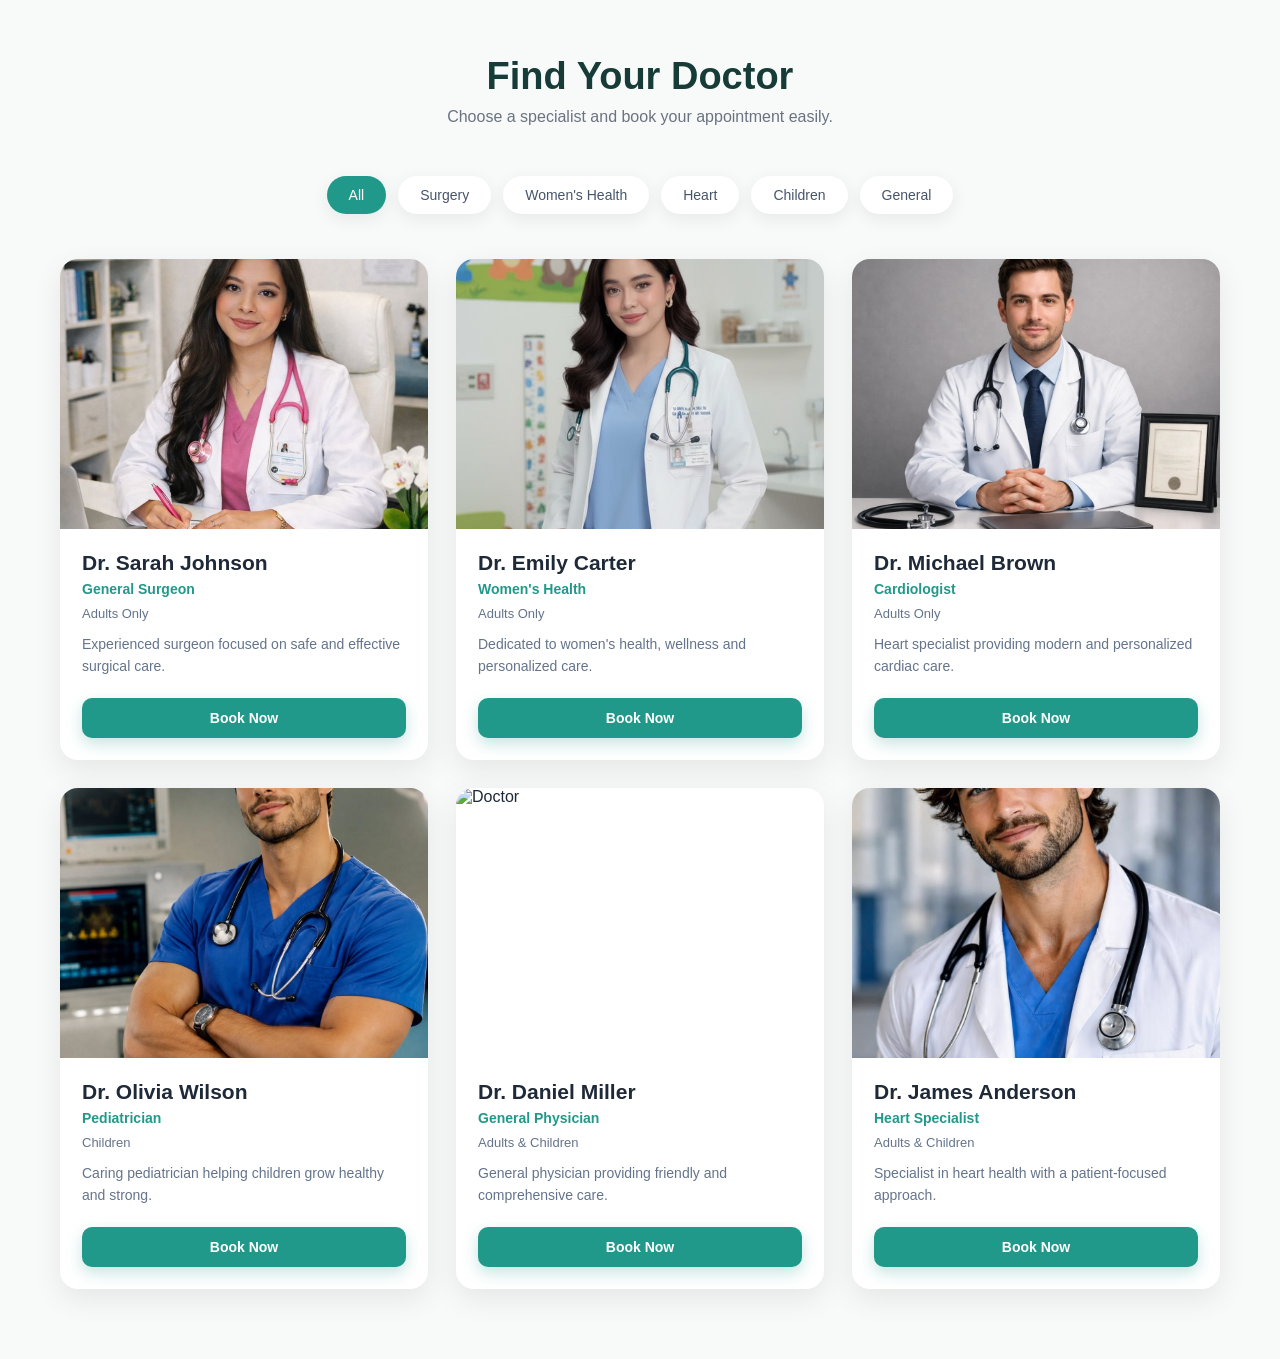
==== booking.html @ 115eb95c "changed photo" ====
<!DOCTYPE html>
<html lang="en">
<head>
    <meta charset="UTF-8">
    <meta name="viewport" content="width=device-width, initial-scale=1.0">
    <link rel="stylesheet" href="booking.css">

    <title>Doctor Booking</title>

</head>

<body>


<!-- ================= HEADER ================= -->

<header>

    <h1>Find Your Doctor</h1>

    <p>
        Choose a specialist and book your appointment easily.
    </p>

</header>


<!-- ================= FILTER ================= -->

<div class="filter-container">

    <button class="filter-btn active" data-filter="all">
        All
    </button>

    <button class="filter-btn" data-filter="surgery">
        Surgery
    </button>

    <button class="filter-btn" data-filter="women">
        Women's Health
    </button>

    <button class="filter-btn" data-filter="heart">
        Heart
    </button>

    <button class="filter-btn" data-filter="children">
        Children
    </button>

    <button class="filter-btn" data-filter="general">
        General
    </button>

</div>


<!-- ================= DOCTORS ================= -->

<div class="doctor-container">


    <!-- Doctor 1 -->

    <div class="doctor-card" data-category="surgery">

        <img
            class="doctor-image"
            src="./img/p2.jpg"
            alt="Doctor">

        <div class="doctor-info">

            <h3>Dr. Sarah Johnson</h3>

            <div class="specialty">
                General Surgeon
            </div>

            <div class="doctor-type">
                Adults Only
            </div>

            <p class="description">
                Experienced surgeon focused on safe and effective surgical care.
            </p>

            <button
                class="book-btn"
                onclick="openModal('Dr. Sarah Johnson')">
                Book Now
            </button>

        </div>

    </div>


    <!-- Doctor 2 -->

    <div class="doctor-card" data-category="women">

        <img
            class="doctor-image"
            src="./img/p3.jpg"
            alt="Doctor">

        <div class="doctor-info">

            <h3>Dr. Emily Carter</h3>

            <div class="specialty">
                Women's Health
            </div>

            <div class="doctor-type">
                Adults Only
            </div>

            <p class="description">
                Dedicated to women's health, wellness and personalized care.
            </p>

            <button
                class="book-btn"
                onclick="openModal('Dr. Emily Carter')">
                Book Now
            </button>

        </div>

    </div>


    <!-- Doctor 3 -->

    <div class="doctor-card" data-category="heart">

        <img
            class="doctor-image"
            src="./img/p1.jpg"
            alt="Doctor">

        <div class="doctor-info">

            <h3>Dr. Michael Brown</h3>

            <div class="specialty">
                Cardiologist
            </div>

            <div class="doctor-type">
                Adults Only
            </div>

            <p class="description">
                Heart specialist providing modern and personalized cardiac care.
            </p>

            <button
                class="book-btn"
                onclick="openModal('Dr. Michael Brown')">
                Book Now
            </button>

        </div>

    </div>


    <!-- Doctor 4 -->

    <div class="doctor-card" data-category="children">

        <img
            class="doctor-image"
            src="./img/p4.jpg"
            alt="Doctor">

        <div class="doctor-info">

            <h3>Dr. Olivia Wilson</h3>

            <div class="specialty">
                Pediatrician
            </div>

            <div class="doctor-type">
                Children
            </div>

            <p class="description">
                Caring pediatrician helping children grow healthy and strong.
            </p>

            <button
                class="book-btn"
                onclick="openModal('Dr. Olivia Wilson')">
                Book Now
            </button>

        </div>

    </div>


    <!-- Doctor 5 -->

    <div class="doctor-card" data-category="general">

        <img
            class="doctor-image"
            src=""
            alt="Doctor">

        <div class="doctor-info">

            <h3>Dr. Daniel Miller</h3>

            <div class="specialty">
                General Physician
            </div>

            <div class="doctor-type">
                Adults & Children
            </div>

            <p class="description">
                General physician providing friendly and comprehensive care.
            </p>

            <button
                class="book-btn"
                onclick="openModal('Dr. Daniel Miller')">
                Book Now
            </button>

        </div>

    </div>


    <!-- Doctor 6 -->

    <div class="doctor-card" data-category="heart">

        <img
            class="doctor-image"
            src="./img/p5.jpg"
            alt="Doctor">

        <div class="doctor-info">

            <h3>Dr. James Anderson</h3>

            <div class="specialty">
                Heart Specialist
            </div>

            <div class="doctor-type">
                Adults & Children
            </div>

            <p class="description">
                Specialist in heart health with a patient-focused approach.
            </p>

            <button
                class="book-btn"
                onclick="openModal('Dr. James Anderson')">
                Book Now
            </button>

        </div>

    </div>


</div>


<!-- ================= MODAL ================= -->

<div class="modal" id="bookingModal">

    <div class="modal-content">


        <div class="modal-header">

            <h2 id="doctorName">
                Book Appointment
            </h2>

            <button
                class="close"
                onclick="closeModal()">
                ×
            </button>

        </div>


        <!-- Pick a Day -->

        <div class="booking-section">

            <h3>
                Pick a Day
            </h3>

            <div class="calendar">

                <button class="day selected">
                    27
                </button>

                <button class="day">
                    28
                </button>

                <button class="day" disabled>
                    29
                </button>

                <button class="day">
                    30
                </button>

                <button class="day">
                    01
                </button>

                <button class="day" disabled>
                    02
                </button>

                <button class="day">
                    03
                </button>

            </div>

        </div>


        <!-- Pick a Time -->

        <div class="booking-section">

            <h3>
                Pick a Time
            </h3>

            <div class="time-container">

                <button class="time-btn">
                    09:00 AM
                </button>

                <button class="time-btn">
                    10:00 AM
                </button>

                <button class="time-btn">
                    11:30 AM
                </button>

                <button class="time-btn">
                    01:00 PM
                </button>

                <button class="time-btn">
                    03:00 PM
                </button>

                <button class="time-btn">
                    04:30 PM
                </button>

            </div>

        </div>


        <!-- Your Details -->

        <div class="booking-section">

            <h3>
                Your Details
            </h3>


            <div class="form-group">

                <label>
                    Full Name
                </label>

                <input
                    type="text"
                    id="fullName"
                    placeholder="Enter your full name">

            </div>


            <div class="form-group">

                <label>
                    Phone Number
                </label>

                <input
                    type="tel"
                    id="phone"
                    placeholder="Enter your phone number">

            </div>


            <div class="form-group">

                <label>
                    Reason for Visit
                </label>

                <textarea
                    id="reason"
                    placeholder="Tell us briefly about your visit"></textarea>

            </div>

        </div>


        <button
            class="confirm-btn"
            onclick="confirmBooking()">

            Confirm Booking

        </button>


    </div>

</div>



<script>

    /* ================= FILTER ================= */

    const filterButtons =
        document.querySelectorAll(".filter-btn");

    const doctorCards =
        document.querySelectorAll(".doctor-card");


    filterButtons.forEach(button => {

        button.addEventListener("click", () => {

            filterButtons.forEach(btn => {

                btn.classList.remove("active");

            });

            button.classList.add("active");


            const filter =
                button.getAttribute("data-filter");


            doctorCards.forEach(card => {

                const category =
                    card.getAttribute("data-category");


                if (
                    filter === "all" ||
                    category === filter
                ) {

                    card.style.display = "block";

                } else {

                    card.style.display = "none";

                }

            });

        });

    });


    /* ================= MODAL ================= */

    const modal =
        document.getElementById("bookingModal");


    function openModal(doctor) {

        document.getElementById("doctorName").textContent =
            doctor;

        modal.classList.add("active");

        document.body.style.overflow = "hidden";

    }


    function closeModal() {

        modal.classList.remove("active");

        document.body.style.overflow = "auto";

    }


    /* Close modal by clicking outside */

    modal.addEventListener("click", function(event) {

        if (event.target === modal) {

            closeModal();

        }

    });


    /* ================= DAYS ================= */

    const days =
        document.querySelectorAll(".day");


    days.forEach(day => {

        day.addEventListener("click", function() {

            if (this.disabled) return;


            days.forEach(d => {

                d.classList.remove("selected");

            });


            this.classList.add("selected");

        });

    });


    /* ================= TIMES ================= */

    const timeButtons =
        document.querySelectorAll(".time-btn");


    timeButtons.forEach(button => {

        button.addEventListener("click", function() {

            timeButtons.forEach(btn => {

                btn.classList.remove("selected");

            });


            this.classList.add("selected");

        });

    });


    /* ================= CONFIRM BOOKING ================= */

    function confirmBooking() {

        const name =
            document.getElementById("fullName").value.trim();

        const phone =
            document.getElementById("phone").value.trim();

        const reason =
            document.getElementById("reason").value.trim();


        const selectedDay =
            document.querySelector(".day.selected");

        const selectedTime =
            document.querySelector(".time-btn.selected");


        if (!name || !phone || !reason) {

            alert("Please complete all your details.");

            return;

        }


        if (!selectedDay) {

            alert("Please select a day.");

            return;

        }


        if (!selectedTime) {

            alert("Please select a time.");

            return;

        }


        alert(
            "Booking Confirmed!\n\n" +
            "Doctor: " +
            document.getElementById("doctorName").textContent +
            "\nDate: " +
            selectedDay.textContent +
            "\nTime: " +
            selectedTime.textContent
        );


        closeModal();

    }

</script>

</body>
</html>
---- booking.css ----
* {
            margin: 0;
            padding: 0;
            box-sizing: border-box;
            font-family: Arial, sans-serif;
        }

        body {
            background: #f7faf9;
            color: #1f2937;
        }

        /* ================= HEADER ================= */

        header {
            text-align: center;
            padding: 55px 20px 30px;
        }

        header h1 {
            font-size: 38px;
            margin-bottom: 10px;
            color: #173c38;
        }

        header p {
            color: #6b7280;
            font-size: 16px;
        }

        /* ================= FILTER ================= */

        .filter-container {
            display: flex;
            justify-content: center;
            gap: 12px;
            flex-wrap: wrap;
            margin: 20px auto 45px;
            padding: 0 20px;
        }

        .filter-btn {
            border: none;
            background: white;
            color: #475569;
            padding: 11px 22px;
            border-radius: 25px;
            cursor: pointer;
            font-size: 14px;
            box-shadow: 0 5px 18px rgba(0,0,0,0.07);
            transition: 0.3s;
        }

        .filter-btn:hover,
        .filter-btn.active {
            background: #21998A;
            color: white;
        }

        /* ================= DOCTORS ================= */

        .doctor-container {
            max-width: 1200px;
            margin: auto;
            padding: 0 20px 70px;

            display: grid;
            grid-template-columns: repeat(3, 1fr);
            gap: 28px;
        }

        .doctor-card {
            background: white;
            border-radius: 18px;
            overflow: hidden;
            position: relative;

            box-shadow: 0 10px 30px rgba(0,0,0,0.08);

            transition:
                transform 0.35s ease,
                box-shadow 0.35s ease;
        }

        .doctor-card:hover {
            transform: translateY(-9px);
            box-shadow: 0 20px 45px rgba(33,153,138,0.22);
        }

        /* Gradient hover */

        .doctor-card::before {
            content: "";
            position: absolute;
            inset: 0;

            background: linear-gradient(
                135deg,
                rgba(33,153,138,0.92),
                rgba(19,111,101,0.92)
            );

            opacity: 0;
            transition: 0.35s;

            z-index: 1;
            pointer-events: none;
        }

        .doctor-card:hover::before {
            opacity: 1;
        }

        .doctor-image {
            width: 100%;
            height: 270px;
            object-fit: cover;
            display: block;
        }

        .doctor-info {
            padding: 22px;
            position: relative;
            z-index: 2;
            transition: 0.3s;
        }

        .doctor-card:hover .doctor-info {
            color: white;
        }

        .doctor-info h3 {
            font-size: 21px;
            margin-bottom: 6px;
        }

        .specialty {
            color: #21998A;
            font-weight: bold;
            font-size: 14px;
            margin-bottom: 9px;
        }

        .doctor-card:hover .specialty {
            color: white;
        }

        .doctor-type {
            font-size: 13px;
            margin-bottom: 12px;
            color: #64748b;
        }

        .doctor-card:hover .doctor-type {
            color: #e5fffb;
        }

        .description {
            font-size: 14px;
            line-height: 1.6;
            color: #64748b;
            margin-bottom: 20px;
        }

        .doctor-card:hover .description {
            color: #f0fffd;
        }

        /* ================= BOOK BUTTON ================= */

        .book-btn {
            border: none;
            background: #21998A;
            color: white;

            padding: 12px 20px;
            width: 100%;

            border-radius: 10px;
            cursor: pointer;

            font-size: 14px;
            font-weight: bold;

            box-shadow: 0 6px 15px rgba(33,153,138,0.25);

            transition: 0.3s;
        }

        .book-btn:hover {
            background: white;
            color: #21998A;
        }

        /* ================= MODAL ================= */

        .modal {
            display: none;

            position: fixed;
            inset: 0;

            background: rgba(15, 23, 42, 0.65);

            justify-content: center;
            align-items: center;

            padding: 20px;

            z-index: 1000;
        }

        .modal.active {
            display: flex;
        }

        .modal-content {
            background: white;
            width: 100%;
            max-width: 650px;

            max-height: 90vh;
            overflow-y: auto;

            border-radius: 20px;
            padding: 30px;

            box-shadow: 0 25px 70px rgba(0,0,0,0.25);

            animation: modalOpen 0.3s ease;
        }

        @keyframes modalOpen {

            from {
                opacity: 0;
                transform: translateY(30px) scale(0.97);
            }

            to {
                opacity: 1;
                transform: translateY(0) scale(1);
            }

        }

        .modal-header {
            display: flex;
            justify-content: space-between;
            align-items: center;

            margin-bottom: 25px;
        }

        .modal-header h2 {
            color: #173c38;
            font-size: 23px;
        }

        .close {
            border: none;
            background: #f1f5f9;

            width: 38px;
            height: 38px;

            border-radius: 50%;

            cursor: pointer;
            font-size: 20px;

            transition: 0.3s;
        }

        .close:hover {
            background: #21998A;
            color: white;
        }

        /* ================= SECTIONS ================= */

        .booking-section {
            margin-bottom: 28px;
        }

        .booking-section h3 {
            font-size: 16px;
            margin-bottom: 15px;
            color: #334155;
        }

        /* ================= CALENDAR ================= */

        .calendar {
            display: grid;
            grid-template-columns: repeat(7, 1fr);
            gap: 8px;
        }

        .day {
            border: none;
            background: #f1f5f9;

            padding: 13px 5px;

            border-radius: 9px;

            cursor: pointer;

            font-size: 13px;

            transition: 0.25s;
        }

        .day:hover:not(:disabled) {
            background: #d8f3ef;
        }

        .day.selected {
            background: #21998A;
            color: white;
        }

        .day:disabled {
            color: #cbd5e1;
            cursor: not-allowed;
            background: #f8fafc;
        }

        /* ================= TIME ================= */

        .time-container {
            display: grid;
            grid-template-columns: repeat(3, 1fr);
            gap: 10px;
        }

        .time-btn {
            border: 1px solid #dbe5e3;
            background: white;

            padding: 12px;

            border-radius: 9px;

            cursor: pointer;

            transition: 0.25s;
        }

        .time-btn:hover,
        .time-btn.selected {
            background: #21998A;
            color: white;
            border-color: #21998A;
        }

        /* ================= FORM ================= */

        .form-group {
            margin-bottom: 15px;
        }

        .form-group label {
            display: block;
            font-size: 13px;
            margin-bottom: 7px;
            color: #475569;
        }

        .form-group input,
        .form-group textarea {
            width: 100%;

            border: 1px solid #dbe5e3;

            padding: 13px;

            border-radius: 9px;

            outline: none;

            font-size: 14px;

            transition: 0.25s;
        }

        .form-group input:focus,
        .form-group textarea:focus {
            border-color: #21998A;

            box-shadow: 0 0 0 3px rgba(33,153,138,0.1);
        }

        .form-group textarea {
            height: 90px;
            resize: none;
        }

        /* ================= CONFIRM ================= */

        .confirm-btn {
            width: 100%;

            border: none;

            background: #21998A;
            color: white;

            padding: 14px;

            border-radius: 10px;

            font-weight: bold;
            font-size: 15px;

            cursor: pointer;

            box-shadow: 0 8px 20px rgba(33,153,138,0.25);

            transition: 0.3s;
        }

        .confirm-btn:hover {
            background: #187c70;
            transform: translateY(-2px);
        }

        /* ================= RESPONSIVE ================= */

        @media (max-width: 900px) {

            .doctor-container {
                grid-template-columns: repeat(2, 1fr);
            }

        }

        @media (max-width: 600px) {

            header h1 {
                font-size: 30px;
            }

            .doctor-container {
                grid-template-columns: 1fr;
            }

            .time-container {
                grid-template-columns: repeat(2, 1fr);
            }

            .modal-content {
                padding: 22px;
            }

        }
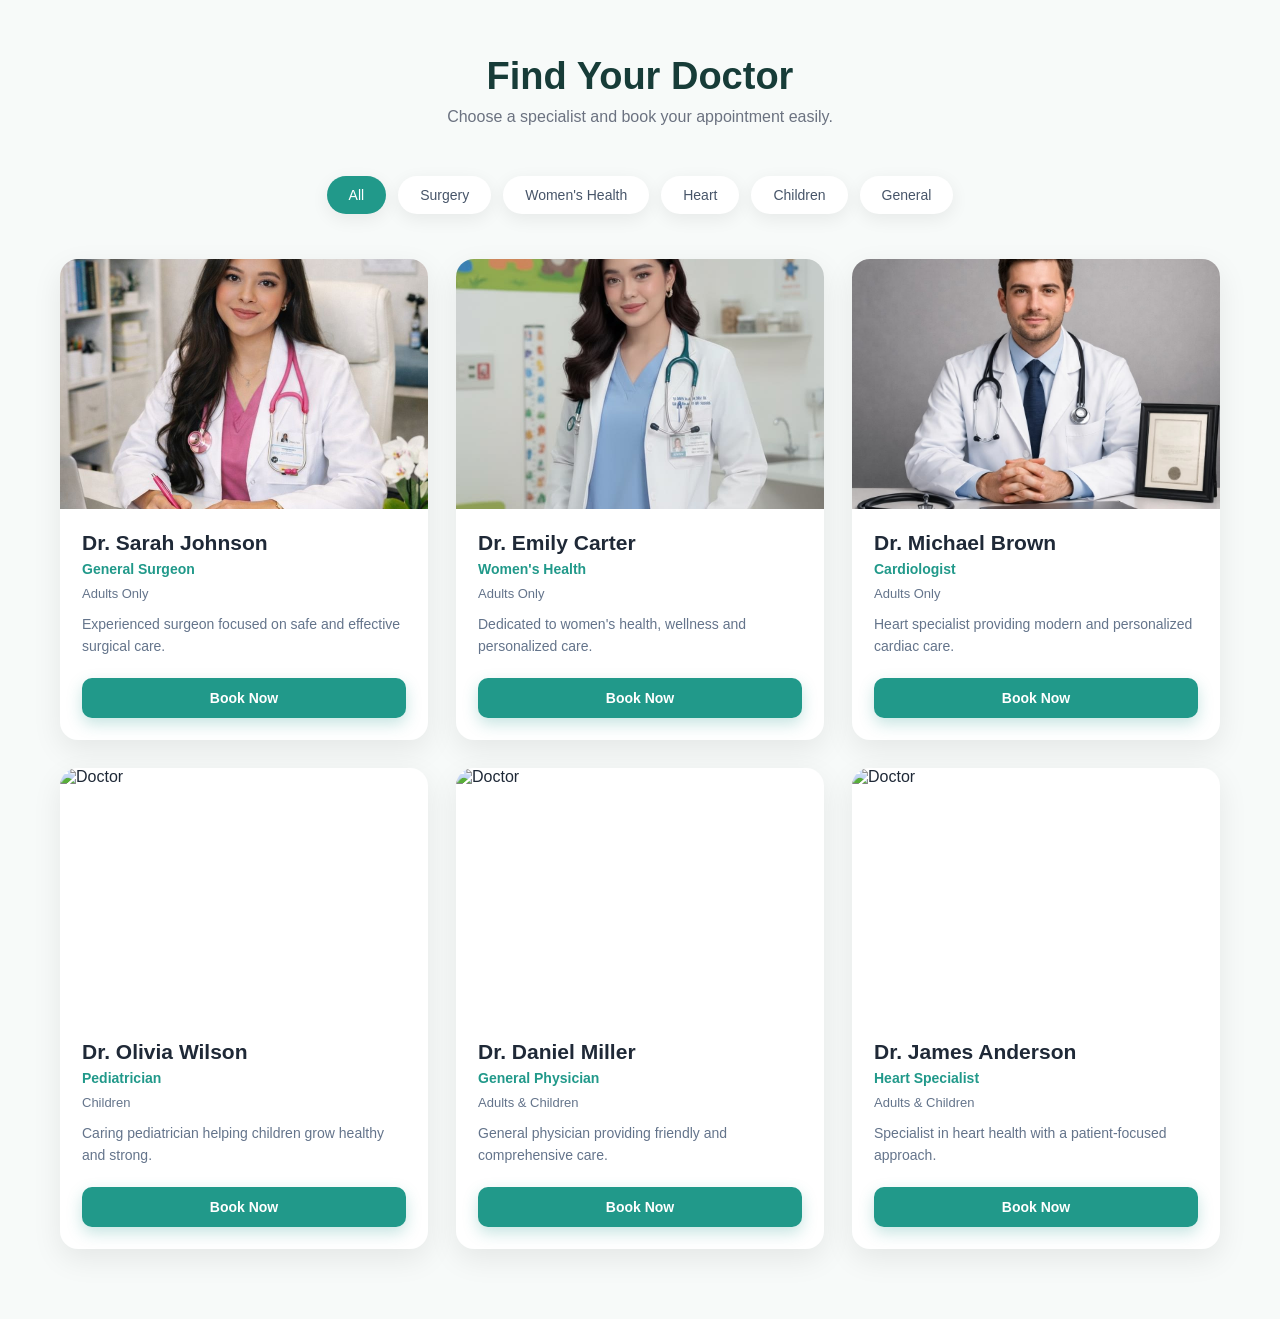
==== commit 691cc401: "changed photo" ====
--- a/booking.html
+++ b/booking.html
@@ -175,7 +175,7 @@
 
         <img
             class="doctor-image"
-            src="./img/p4.jpg"
+            src="https://images.unsplash.com/photo-1594824476967-48c8b964273f?auto=format&fit=crop&w=800&q=80"
             alt="Doctor">
 
         <div class="doctor-info">
@@ -247,7 +247,7 @@
 
         <img
             class="doctor-image"
-            src="./img/p5.jpg"
+            src="https://images.unsplash.com/photo-1612349317150-e413f6a5b16d?auto=format&fit=crop&w=800&q=80"
             alt="Doctor">
 
         <div class="doctor-info">
--- a/booking.css
+++ b/booking.css
@@ -116,7 +116,7 @@
 
         .doctor-image {
             width: 100%;
-            height: 270px;
+            height: 250px;
             object-fit: cover;
             display: block;
         }
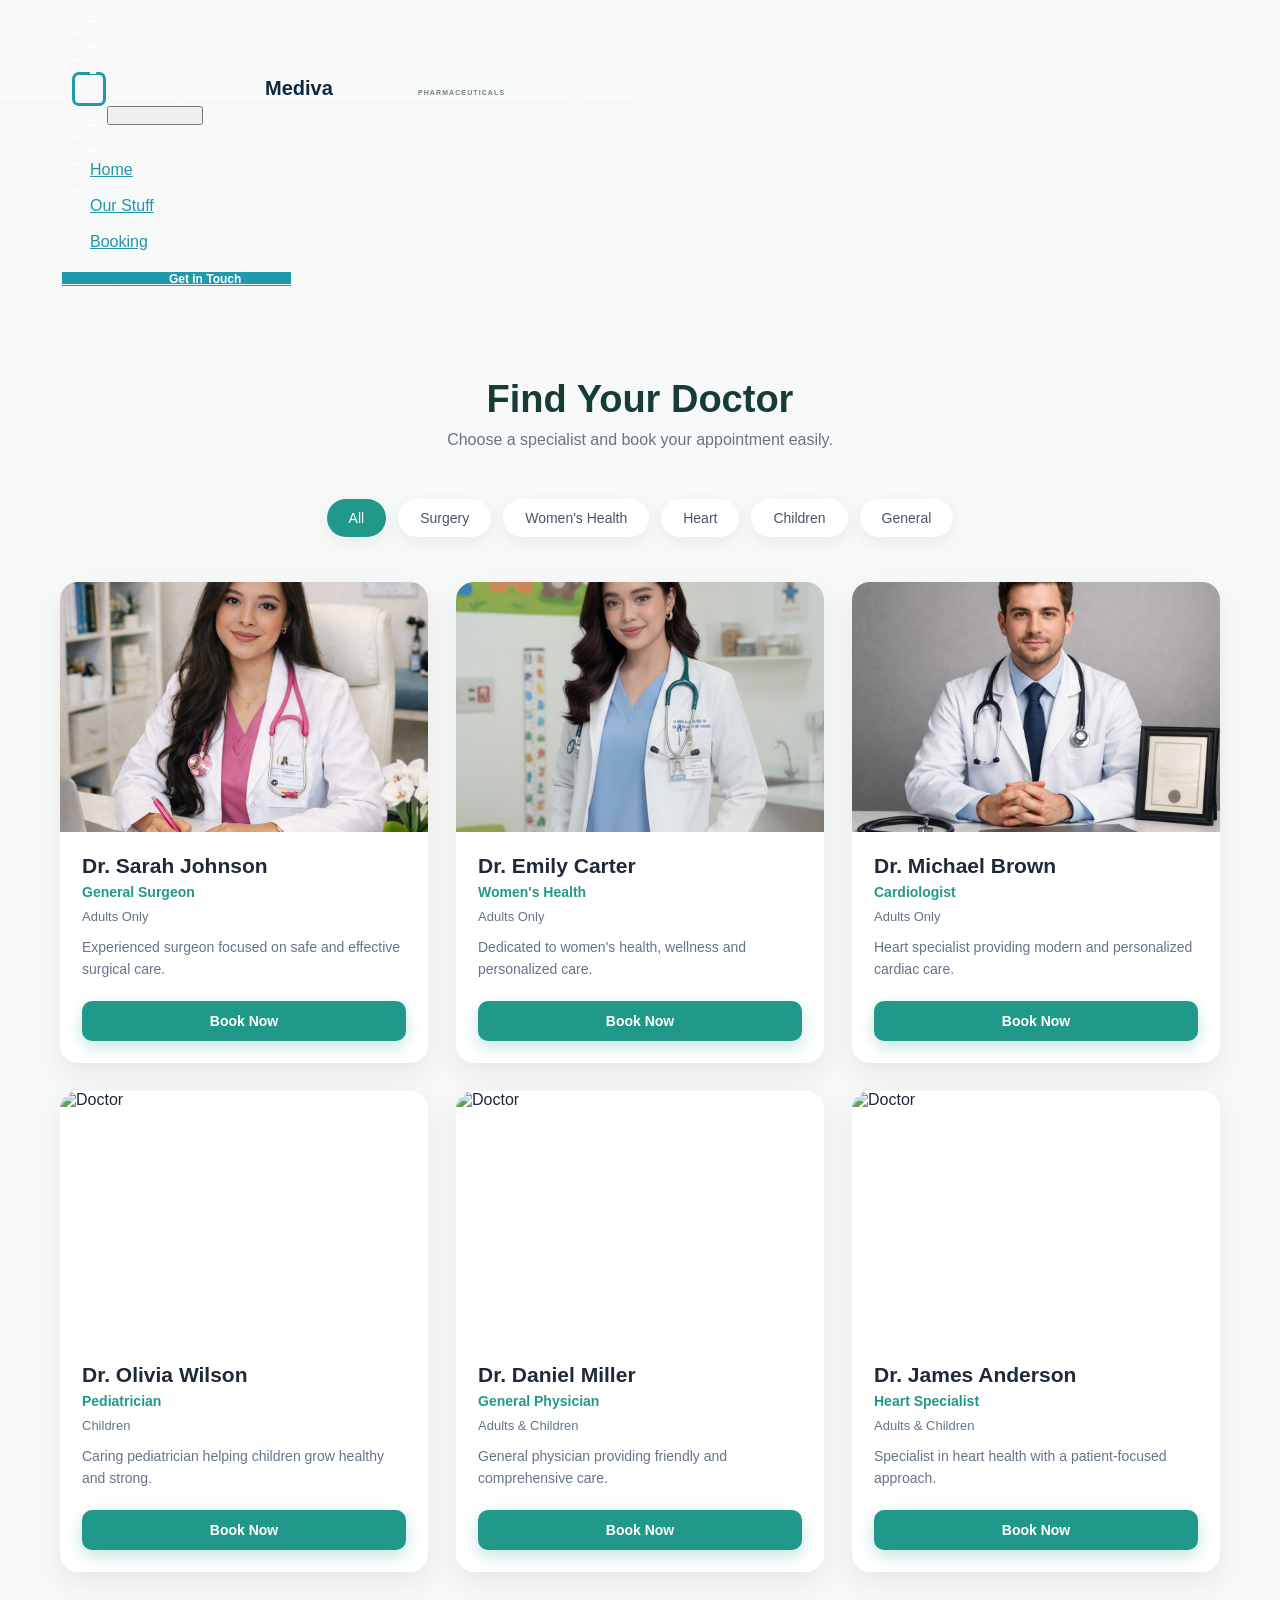
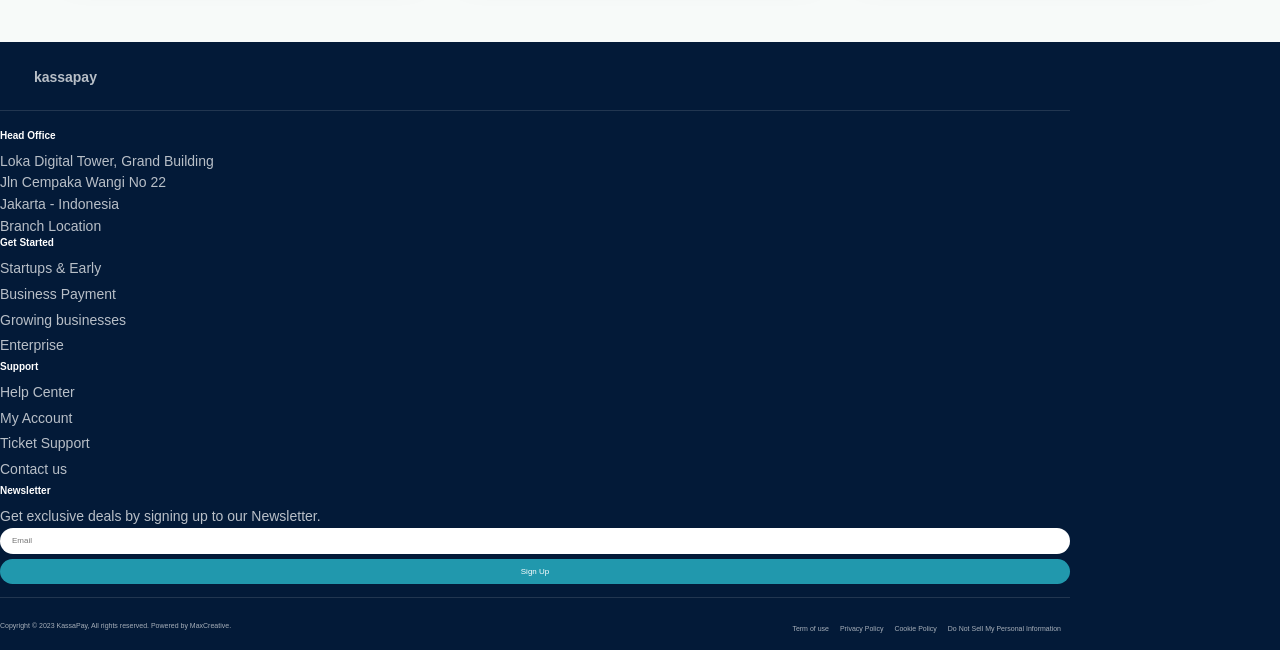
==== commit 7389bd0d: "added navbar footer" ====
--- a/booking.html
+++ b/booking.html
@@ -1,665 +1,574 @@
-<!DOCTYPE html>
+<!doctype html>
 <html lang="en">
-<head>
-    <meta charset="UTF-8">
-    <meta name="viewport" content="width=device-width, initial-scale=1.0">
-    <link rel="stylesheet" href="booking.css">
+  <head>
+    <meta charset="UTF-8" />
+    <meta name="viewport" content="width=device-width, initial-scale=1.0" />
+    <link rel="stylesheet" href="style.css">
+    <link rel="stylesheet" href="booking.css" />
 
     <title>Doctor Booking</title>
-
-</head>
-
-<body>
-
-
-<!-- ================= HEADER ================= -->
-
-<header>
-
-    <h1>Find Your Doctor</h1>
-
-    <p>
-        Choose a specialist and book your appointment easily.
-    </p>
-
-</header>
-
-
-<!-- ================= FILTER ================= -->
-
-<div class="filter-container">
-
-    <button class="filter-btn active" data-filter="all">
-        All
-    </button>
-
-    <button class="filter-btn" data-filter="surgery">
-        Surgery
-    </button>
-
-    <button class="filter-btn" data-filter="women">
-        Women's Health
-    </button>
-
-    <button class="filter-btn" data-filter="heart">
-        Heart
-    </button>
-
-    <button class="filter-btn" data-filter="children">
-        Children
-    </button>
-
-    <button class="filter-btn" data-filter="general">
-        General
-    </button>
-
-</div>
-
-
-<!-- ================= DOCTORS ================= -->
-
-<div class="doctor-container">
-
-
-    <!-- Doctor 1 -->
-
-    <div class="doctor-card" data-category="surgery">
-
+  </head>
+
+  <body>
+    <!-- ================= HEADER ================= -->
+   <!-- ================= NAVBAR + HERO ================= -->
+
+      <section class="hero-section container-fluid px-2 px-sm-3 px-lg-4 pt-3">
+        <!-- Navbar -->
+        <nav
+          class="navbar navbar-expand-lg rounded-4 shadow-sm px-3 px-lg-4 py-3 hero-navbar"
+        >
+          <div class="container-fluid p-0">
+            <!-- Logo -->
+            <a class="navbar-brand d-flex align-items-center gap-2" href="#">
+              <span class="brand-icon">
+                <i class="bi bi-plus-lg"></i>
+              </span>
+
+              <span>
+                <strong class="brand-name">Mediva</strong>
+                <small class="brand-subtitle d-block"> PHARMACEUTICALS </small>
+              </span>
+            </a>
+
+            <!-- Mobile Button -->
+            <button
+              class="navbar-toggler border-0 shadow-none"
+              type="button"
+              data-bs-toggle="collapse"
+              data-bs-target="#mainNavbar"
+            >
+              <i class="bi bi-list fs-2"></i>
+            </button>
+
+            <!-- Navigation -->
+            <div class="collapse navbar-collapse" id="mainNavbar">
+              <ul class="navbar-nav mx-auto mb-2 mb-lg-0 gap-lg-3 text-center">
+                <li class="nav-item">
+                  <a class="nav-link active" href="#">Home</a>
+                </li>
+
+                <li class="nav-item">
+                  <a class="nav-link" href="#products">Our Stuff</a>
+                </li>
+
+                <li class="nav-item">
+                  <a class="nav-link" href="#contact">Booking</a>
+                </li>
+              </ul>
+
+              <a href="#contact" class="btn btn-contact rounded-pill px-4">
+                <i class="bi bi-person me-1"></i>
+                Get in Touch
+              </a>
+            </div>
+          </div>
+        </nav>
+
+
+
+    <header>
+      <h1>Find Your Doctor</h1>
+
+      <p>Choose a specialist and book your appointment easily.</p>
+    </header>
+
+    <!-- ================= FILTER ================= -->
+
+    <div class="filter-container">
+      <button class="filter-btn active" data-filter="all">All</button>
+
+      <button class="filter-btn" data-filter="surgery">Surgery</button>
+
+      <button class="filter-btn" data-filter="women">Women's Health</button>
+
+      <button class="filter-btn" data-filter="heart">Heart</button>
+
+      <button class="filter-btn" data-filter="children">Children</button>
+
+      <button class="filter-btn" data-filter="general">General</button>
+    </div>
+
+    <!-- ================= DOCTORS ================= -->
+
+    <div class="doctor-container">
+      <!-- Doctor 1 -->
+
+      <div class="doctor-card" data-category="surgery">
+        <img class="doctor-image" src="./img/p2.jpg" alt="Doctor" />
+
+        <div class="doctor-info">
+          <h3>Dr. Sarah Johnson</h3>
+
+          <div class="specialty">General Surgeon</div>
+
+          <div class="doctor-type">Adults Only</div>
+
+          <p class="description">
+            Experienced surgeon focused on safe and effective surgical care.
+          </p>
+
+          <button class="book-btn" onclick="openModal('Dr. Sarah Johnson')">
+            Book Now
+          </button>
+        </div>
+      </div>
+
+      <!-- Doctor 2 -->
+
+      <div class="doctor-card" data-category="women">
+        <img class="doctor-image" src="./img/p3.jpg" alt="Doctor" />
+
+        <div class="doctor-info">
+          <h3>Dr. Emily Carter</h3>
+
+          <div class="specialty">Women's Health</div>
+
+          <div class="doctor-type">Adults Only</div>
+
+          <p class="description">
+            Dedicated to women's health, wellness and personalized care.
+          </p>
+
+          <button class="book-btn" onclick="openModal('Dr. Emily Carter')">
+            Book Now
+          </button>
+        </div>
+      </div>
+
+      <!-- Doctor 3 -->
+
+      <div class="doctor-card" data-category="heart">
+        <img class="doctor-image" src="./img/p1.jpg" alt="Doctor" />
+
+        <div class="doctor-info">
+          <h3>Dr. Michael Brown</h3>
+
+          <div class="specialty">Cardiologist</div>
+
+          <div class="doctor-type">Adults Only</div>
+
+          <p class="description">
+            Heart specialist providing modern and personalized cardiac care.
+          </p>
+
+          <button class="book-btn" onclick="openModal('Dr. Michael Brown')">
+            Book Now
+          </button>
+        </div>
+      </div>
+
+      <!-- Doctor 4 -->
+
+      <div class="doctor-card" data-category="children">
         <img
-            class="doctor-image"
-            src="./img/p2.jpg"
-            alt="Doctor">
+          class="doctor-image"
+          src="https://images.unsplash.com/photo-1584982751601-97dcc096659c?auto=format&fit=crop&w=800&q=80"
+          alt="Doctor"
+        />
 
         <div class="doctor-info">
-
-            <h3>Dr. Sarah Johnson</h3>
-
-            <div class="specialty">
-                General Surgeon
-            </div>
-
-            <div class="doctor-type">
-                Adults Only
-            </div>
-
-            <p class="description">
-                Experienced surgeon focused on safe and effective surgical care.
+          <h3>Dr. Olivia Wilson</h3>
+
+          <div class="specialty">Pediatrician</div>
+
+          <div class="doctor-type">Children</div>
+
+          <p class="description">
+            Caring pediatrician helping children grow healthy and strong.
+          </p>
+
+          <button class="book-btn" onclick="openModal('Dr. Olivia Wilson')">
+            Book Now
+          </button>
+        </div>
+      </div>
+
+      <!-- Doctor 5 -->
+
+      <div class="doctor-card" data-category="general">
+        <img
+          class="doctor-image"
+          src="https://images.unsplash.com/photo-1537368910025-700350fe46c7?auto=format&fit=crop&w=800&q=80"
+          alt="Doctor"
+        />
+
+        <div class="doctor-info">
+          <h3>Dr. Daniel Miller</h3>
+
+          <div class="specialty">General Physician</div>
+
+          <div class="doctor-type">Adults & Children</div>
+
+          <p class="description">
+            General physician providing friendly and comprehensive care.
+          </p>
+
+          <button class="book-btn" onclick="openModal('Dr. Daniel Miller')">
+            Book Now
+          </button>
+        </div>
+      </div>
+
+      <!-- Doctor 6 -->
+
+      <div class="doctor-card" data-category="heart">
+        <img
+          class="doctor-image"
+          src="https://images.unsplash.com/photo-1612349317150-e413f6a5b16d?auto=format&fit=crop&w=800&q=80"
+          alt="Doctor"
+        />
+
+        <div class="doctor-info">
+          <h3>Dr. James Anderson</h3>
+
+          <div class="specialty">Heart Specialist</div>
+
+          <div class="doctor-type">Adults & Children</div>
+
+          <p class="description">
+            Specialist in heart health with a patient-focused approach.
+          </p>
+
+          <button class="book-btn" onclick="openModal('Dr. James Anderson')">
+            Book Now
+          </button>
+        </div>
+      </div>
+    </div>
+
+    <!-- ================= MODAL ================= -->
+
+    <div class="modal" id="bookingModal">
+      <div class="modal-content">
+        <div class="modal-header">
+          <h2 id="doctorName">Book Appointment</h2>
+
+          <button class="close" onclick="closeModal()">×</button>
+        </div>
+
+        <!-- Pick a Day -->
+
+        <div class="booking-section">
+          <h3>Pick a Day</h3>
+
+          <div class="calendar">
+            <button class="day selected">27</button>
+
+            <button class="day">28</button>
+
+            <button class="day" disabled>29</button>
+
+            <button class="day">30</button>
+
+            <button class="day">01</button>
+
+            <button class="day" disabled>02</button>
+
+            <button class="day">03</button>
+          </div>
+        </div>
+
+        <!-- Pick a Time -->
+
+        <div class="booking-section">
+          <h3>Pick a Time</h3>
+
+          <div class="time-container">
+            <button class="time-btn">09:00 AM</button>
+
+            <button class="time-btn">10:00 AM</button>
+
+            <button class="time-btn">11:30 AM</button>
+
+            <button class="time-btn">01:00 PM</button>
+
+            <button class="time-btn">03:00 PM</button>
+
+            <button class="time-btn">04:30 PM</button>
+          </div>
+        </div>
+
+        <!-- Your Details -->
+
+        <div class="booking-section">
+          <h3>Your Details</h3>
+
+          <div class="form-group">
+            <label> Full Name </label>
+
+            <input
+              type="text"
+              id="fullName"
+              placeholder="Enter your full name"
+            />
+          </div>
+
+          <div class="form-group">
+            <label> Phone Number </label>
+
+            <input
+              type="tel"
+              id="phone"
+              placeholder="Enter your phone number"
+            />
+          </div>
+
+          <div class="form-group">
+            <label> Reason for Visit </label>
+
+            <textarea
+              id="reason"
+              placeholder="Tell us briefly about your visit"
+            ></textarea>
+          </div>
+        </div>
+
+        <button class="confirm-btn" onclick="confirmBooking()">
+          Confirm Booking
+        </button>
+      </div>
+    </div>
+
+    <!-- =====================================================
+     FOOTER
+===================================================== -->
+
+    <footer class="footer">
+      <div class="container">
+        <!-- Footer Top -->
+
+        <div
+          class="footer-top d-flex justify-content-between align-items-center"
+        >
+          <a class="footer-logo" href="#">
+            <span class="logo-icon">
+              <i class="bi bi-link-45deg"></i>
+            </span>
+
+            <span> kassapay </span>
+          </a>
+
+          <!-- Footer Social -->
+        </div>
+
+        <hr class="footer-line" />
+
+        <!-- Footer Columns -->
+
+        <div class="row gy-4">
+          <!-- Office -->
+
+          <div class="col-6 col-lg-3">
+            <h6>Head Office</h6>
+
+            <p>Loka Digital Tower, Grand Building</p>
+
+            <p>Jln Cempaka Wangi No 22</p>
+
+            <p>Jakarta - Indonesia</p>
+
+            <p>
+              <i class="bi bi-geo-alt"></i>
+              Branch Location
             </p>
-
-            <button
-                class="book-btn"
-                onclick="openModal('Dr. Sarah Johnson')">
-                Book Now
+          </div>
+
+          <!-- Get Started -->
+
+          <div class="col-6 col-lg-3">
+            <h6>Get Started</h6>
+
+            <a href="#"> Startups & Early </a>
+
+            <a href="#"> Business Payment </a>
+
+            <a href="#"> Growing businesses </a>
+
+            <a href="#"> Enterprise </a>
+          </div>
+
+          <!-- Support -->
+
+          <div class="col-6 col-lg-3">
+            <h6>Support</h6>
+
+            <a href="#"> Help Center </a>
+
+            <a href="#"> My Account </a>
+
+            <a href="#"> Ticket Support </a>
+
+            <a href="#"> Contact us </a>
+          </div>
+
+          <!-- Newsletter -->
+
+          <div class="col-12 col-lg-3">
+            <h6>Newsletter</h6>
+
+            <p>Get exclusive deals by signing up to our Newsletter.</p>
+
+            <input type="email" class="newsletter-input" placeholder="Email" />
+
+            <button class="newsletter-btn">
+              <i class="bi bi-envelope"></i>
+              Sign Up
             </button>
-
-        </div>
-
-    </div>
-
-
-    <!-- Doctor 2 -->
-
-    <div class="doctor-card" data-category="women">
-
-        <img
-            class="doctor-image"
-            src="./img/p3.jpg"
-            alt="Doctor">
-
-        <div class="doctor-info">
-
-            <h3>Dr. Emily Carter</h3>
-
-            <div class="specialty">
-                Women's Health
-            </div>
-
-            <div class="doctor-type">
-                Adults Only
-            </div>
-
-            <p class="description">
-                Dedicated to women's health, wellness and personalized care.
-            </p>
-
-            <button
-                class="book-btn"
-                onclick="openModal('Dr. Emily Carter')">
-                Book Now
-            </button>
-
-        </div>
-
-    </div>
-
-
-    <!-- Doctor 3 -->
-
-    <div class="doctor-card" data-category="heart">
-
-        <img
-            class="doctor-image"
-            src="./img/p1.jpg"
-            alt="Doctor">
-
-        <div class="doctor-info">
-
-            <h3>Dr. Michael Brown</h3>
-
-            <div class="specialty">
-                Cardiologist
-            </div>
-
-            <div class="doctor-type">
-                Adults Only
-            </div>
-
-            <p class="description">
-                Heart specialist providing modern and personalized cardiac care.
-            </p>
-
-            <button
-                class="book-btn"
-                onclick="openModal('Dr. Michael Brown')">
-                Book Now
-            </button>
-
-        </div>
-
-    </div>
-
-
-    <!-- Doctor 4 -->
-
-    <div class="doctor-card" data-category="children">
-
-        <img
-            class="doctor-image"
-            src="https://images.unsplash.com/photo-1594824476967-48c8b964273f?auto=format&fit=crop&w=800&q=80"
-            alt="Doctor">
-
-        <div class="doctor-info">
-
-            <h3>Dr. Olivia Wilson</h3>
-
-            <div class="specialty">
-                Pediatrician
-            </div>
-
-            <div class="doctor-type">
-                Children
-            </div>
-
-            <p class="description">
-                Caring pediatrician helping children grow healthy and strong.
-            </p>
-
-            <button
-                class="book-btn"
-                onclick="openModal('Dr. Olivia Wilson')">
-                Book Now
-            </button>
-
-        </div>
-
-    </div>
-
-
-    <!-- Doctor 5 -->
-
-    <div class="doctor-card" data-category="general">
-
-        <img
-            class="doctor-image"
-            src=""
-            alt="Doctor">
-
-        <div class="doctor-info">
-
-            <h3>Dr. Daniel Miller</h3>
-
-            <div class="specialty">
-                General Physician
-            </div>
-
-            <div class="doctor-type">
-                Adults & Children
-            </div>
-
-            <p class="description">
-                General physician providing friendly and comprehensive care.
-            </p>
-
-            <button
-                class="book-btn"
-                onclick="openModal('Dr. Daniel Miller')">
-                Book Now
-            </button>
-
-        </div>
-
-    </div>
-
-
-    <!-- Doctor 6 -->
-
-    <div class="doctor-card" data-category="heart">
-
-        <img
-            class="doctor-image"
-            src="https://images.unsplash.com/photo-1612349317150-e413f6a5b16d?auto=format&fit=crop&w=800&q=80"
-            alt="Doctor">
-
-        <div class="doctor-info">
-
-            <h3>Dr. James Anderson</h3>
-
-            <div class="specialty">
-                Heart Specialist
-            </div>
-
-            <div class="doctor-type">
-                Adults & Children
-            </div>
-
-            <p class="description">
-                Specialist in heart health with a patient-focused approach.
-            </p>
-
-            <button
-                class="book-btn"
-                onclick="openModal('Dr. James Anderson')">
-                Book Now
-            </button>
-
-        </div>
-
-    </div>
-
-
-</div>
-
-
-<!-- ================= MODAL ================= -->
-
-<div class="modal" id="bookingModal">
-
-    <div class="modal-content">
-
-
-        <div class="modal-header">
-
-            <h2 id="doctorName">
-                Book Appointment
-            </h2>
-
-            <button
-                class="close"
-                onclick="closeModal()">
-                ×
-            </button>
-
-        </div>
-
-
-        <!-- Pick a Day -->
-
-        <div class="booking-section">
-
-            <h3>
-                Pick a Day
-            </h3>
-
-            <div class="calendar">
-
-                <button class="day selected">
-                    27
-                </button>
-
-                <button class="day">
-                    28
-                </button>
-
-                <button class="day" disabled>
-                    29
-                </button>
-
-                <button class="day">
-                    30
-                </button>
-
-                <button class="day">
-                    01
-                </button>
-
-                <button class="day" disabled>
-                    02
-                </button>
-
-                <button class="day">
-                    03
-                </button>
-
-            </div>
-
-        </div>
-
-
-        <!-- Pick a Time -->
-
-        <div class="booking-section">
-
-            <h3>
-                Pick a Time
-            </h3>
-
-            <div class="time-container">
-
-                <button class="time-btn">
-                    09:00 AM
-                </button>
-
-                <button class="time-btn">
-                    10:00 AM
-                </button>
-
-                <button class="time-btn">
-                    11:30 AM
-                </button>
-
-                <button class="time-btn">
-                    01:00 PM
-                </button>
-
-                <button class="time-btn">
-                    03:00 PM
-                </button>
-
-                <button class="time-btn">
-                    04:30 PM
-                </button>
-
-            </div>
-
-        </div>
-
-
-        <!-- Your Details -->
-
-        <div class="booking-section">
-
-            <h3>
-                Your Details
-            </h3>
-
-
-            <div class="form-group">
-
-                <label>
-                    Full Name
-                </label>
-
-                <input
-                    type="text"
-                    id="fullName"
-                    placeholder="Enter your full name">
-
-            </div>
-
-
-            <div class="form-group">
-
-                <label>
-                    Phone Number
-                </label>
-
-                <input
-                    type="tel"
-                    id="phone"
-                    placeholder="Enter your phone number">
-
-            </div>
-
-
-            <div class="form-group">
-
-                <label>
-                    Reason for Visit
-                </label>
-
-                <textarea
-                    id="reason"
-                    placeholder="Tell us briefly about your visit"></textarea>
-
-            </div>
-
-        </div>
-
-
-        <button
-            class="confirm-btn"
-            onclick="confirmBooking()">
-
-            Confirm Booking
-
-        </button>
-
-
-    </div>
-
-</div>
-
-
-
-<script>
-
-    /* ================= FILTER ================= */
-
-    const filterButtons =
-        document.querySelectorAll(".filter-btn");
-
-    const doctorCards =
-        document.querySelectorAll(".doctor-card");
-
-
-    filterButtons.forEach(button => {
-
+          </div>
+        </div>
+
+        <!-- Footer Bottom -->
+
+        <hr class="footer-line" />
+
+        <div class="footer-bottom">
+          <span>
+            Copyright © 2023 KassaPay, All rights reserved. Powered by
+            MaxCreative.
+          </span>
+
+          <div>
+            <a href="#"> Term of use </a>
+
+            <a href="#"> Privacy Policy </a>
+
+            <a href="#"> Cookie Policy </a>
+
+            <a href="#"> Do Not Sell My Personal Information </a>
+          </div>
+        </div>
+      </div>
+    </footer>
+
+    <script>
+      /* ================= FILTER ================= */
+
+      const filterButtons = document.querySelectorAll(".filter-btn");
+
+      const doctorCards = document.querySelectorAll(".doctor-card");
+
+      filterButtons.forEach((button) => {
         button.addEventListener("click", () => {
-
-            filterButtons.forEach(btn => {
-
-                btn.classList.remove("active");
-
-            });
-
-            button.classList.add("active");
-
-
-            const filter =
-                button.getAttribute("data-filter");
-
-
-            doctorCards.forEach(card => {
-
-                const category =
-                    card.getAttribute("data-category");
-
-
-                if (
-                    filter === "all" ||
-                    category === filter
-                ) {
-
-                    card.style.display = "block";
-
-                } else {
-
-                    card.style.display = "none";
-
-                }
-
-            });
-
+          filterButtons.forEach((btn) => {
+            btn.classList.remove("active");
+          });
+
+          button.classList.add("active");
+
+          const filter = button.getAttribute("data-filter");
+
+          doctorCards.forEach((card) => {
+            const category = card.getAttribute("data-category");
+
+            if (filter === "all" || category === filter) {
+              card.style.display = "block";
+            } else {
+              card.style.display = "none";
+            }
+          });
         });
-
-    });
-
-
-    /* ================= MODAL ================= */
-
-    const modal =
-        document.getElementById("bookingModal");
-
-
-    function openModal(doctor) {
-
-        document.getElementById("doctorName").textContent =
-            doctor;
+      });
+
+      /* ================= MODAL ================= */
+
+      const modal = document.getElementById("bookingModal");
+
+      function openModal(doctor) {
+        document.getElementById("doctorName").textContent = doctor;
 
         modal.classList.add("active");
 
         document.body.style.overflow = "hidden";
-
-    }
-
-
-    function closeModal() {
-
+      }
+
+      function closeModal() {
         modal.classList.remove("active");
 
         document.body.style.overflow = "auto";
-
-    }
-
-
-    /* Close modal by clicking outside */
-
-    modal.addEventListener("click", function(event) {
-
+      }
+
+      /* Close modal by clicking outside */
+
+      modal.addEventListener("click", function (event) {
         if (event.target === modal) {
-
-            closeModal();
-
+          closeModal();
         }
-
-    });
-
-
-    /* ================= DAYS ================= */
-
-    const days =
-        document.querySelectorAll(".day");
-
-
-    days.forEach(day => {
-
-        day.addEventListener("click", function() {
-
-            if (this.disabled) return;
-
-
-            days.forEach(d => {
-
-                d.classList.remove("selected");
-
-            });
-
-
-            this.classList.add("selected");
-
+      });
+
+      /* ================= DAYS ================= */
+
+      const days = document.querySelectorAll(".day");
+
+      days.forEach((day) => {
+        day.addEventListener("click", function () {
+          if (this.disabled) return;
+
+          days.forEach((d) => {
+            d.classList.remove("selected");
+          });
+
+          this.classList.add("selected");
         });
-
-    });
-
-
-    /* ================= TIMES ================= */
-
-    const timeButtons =
-        document.querySelectorAll(".time-btn");
-
-
-    timeButtons.forEach(button => {
-
-        button.addEventListener("click", function() {
-
-            timeButtons.forEach(btn => {
-
-                btn.classList.remove("selected");
-
-            });
-
-
-            this.classList.add("selected");
-
+      });
+
+      /* ================= TIMES ================= */
+
+      const timeButtons = document.querySelectorAll(".time-btn");
+
+      timeButtons.forEach((button) => {
+        button.addEventListener("click", function () {
+          timeButtons.forEach((btn) => {
+            btn.classList.remove("selected");
+          });
+
+          this.classList.add("selected");
         });
-
-    });
-
-
-    /* ================= CONFIRM BOOKING ================= */
-
-    function confirmBooking() {
-
-        const name =
-            document.getElementById("fullName").value.trim();
-
-        const phone =
-            document.getElementById("phone").value.trim();
-
-        const reason =
-            document.getElementById("reason").value.trim();
-
-
-        const selectedDay =
-            document.querySelector(".day.selected");
-
-        const selectedTime =
-            document.querySelector(".time-btn.selected");
-
+      });
+
+      /* ================= CONFIRM BOOKING ================= */
+
+      function confirmBooking() {
+        const name = document.getElementById("fullName").value.trim();
+
+        const phone = document.getElementById("phone").value.trim();
+
+        const reason = document.getElementById("reason").value.trim();
+
+        const selectedDay = document.querySelector(".day.selected");
+
+        const selectedTime = document.querySelector(".time-btn.selected");
 
         if (!name || !phone || !reason) {
-
-            alert("Please complete all your details.");
-
-            return;
-
+          alert("Please complete all your details.");
+
+          return;
         }
 
-
         if (!selectedDay) {
-
-            alert("Please select a day.");
-
-            return;
-
+          alert("Please select a day.");
+
+          return;
         }
 
-
         if (!selectedTime) {
-
-            alert("Please select a time.");
-
-            return;
-
+          alert("Please select a time.");
+
+          return;
         }
 
-
         alert(
-            "Booking Confirmed!\n\n" +
+          "Booking Confirmed!\n\n" +
             "Doctor: " +
             document.getElementById("doctorName").textContent +
             "\nDate: " +
             selectedDay.textContent +
             "\nTime: " +
-            selectedTime.textContent
+            selectedTime.textContent,
         );
 
-
         closeModal();
-
-    }
-
-</script>
-
-</body>
-</html>+      }
+    </script>
+  </body>
+</html>
--- a/style.css
+++ b/style.css
@@ -0,0 +1,2153 @@
+:root {
+    --bg: #eaf4fb;
+    --white: #ffffff;
+    --navy: #10283d;
+    --teal: #2199ad;
+    --teal-dark: #15859a;
+    --teal-light: #d9f2f5;
+    --line: #dce7ed;
+    --muted: #6d7d87;
+    --shadow: 0 5px 18px rgba(35, 76, 98, 0.08);
+}
+
+
+* {
+    box-sizing: border-box;
+}
+
+
+html {
+    scroll-behavior: smooth;
+}
+
+
+body {
+    margin: 0;
+    background: var(--bg);
+    color: var(--navy);
+    font-family: Arial, Helvetica, sans-serif;
+}
+
+
+.site-wrapper {
+    max-width: 1500px;
+    margin: 0 auto;
+}
+
+
+/* ================= NAVBAR ================= */
+
+.hero-navbar {
+    min-height: 66px;
+    position: relative;
+    z-index: 20;
+}
+
+
+.brand-icon {
+    width: 34px;
+    height: 34px;
+
+    border: 3px solid var(--teal);
+    color: var(--teal);
+
+    border-radius: 7px;
+
+    display: inline-flex;
+    justify-content: center;
+    align-items: center;
+
+    font-size: 22px;
+    font-weight: 700;
+}
+
+
+.brand-name {
+    color: var(--navy);
+    font-size: 20px;
+    line-height: 1;
+}
+
+
+.brand-subtitle {
+    color: #71808a;
+    font-size: 7px;
+    font-weight: 700;
+    letter-spacing: 1.1px;
+    margin-top: 3px;
+}
+
+
+.navbar .nav-link {
+    color: #2195a9;
+
+    font-size: 300px;
+    font-weight: 600;
+
+    padding-left: .55rem !important;
+    padding-right: .55rem !important;
+}
+
+
+.navbar .nav-link:hover {
+    color: var(--teal);
+    transform: scale(1.3);
+}
+
+
+.btn-contact,
+.btn-teal {
+    background: var(--teal);
+    border-color: var(--teal);
+
+    color: #fff;
+
+    font-size: 12px;
+    font-weight: 700;
+}
+
+
+.btn-contact:hover,
+.btn-teal:hover {
+    background: var(--teal-dark);
+    border-color: var(--teal-dark);
+    color: #fff;
+}
+
+
+/* ================= HERO ================= */
+
+.hero-content {
+    min-height: 480px;
+
+    margin-top: -1px;
+
+    background: #d9edf5;
+}
+
+
+.hero-image {
+    position: absolute;
+
+    inset: 0;
+
+    width: 100%;
+    height: 100%;
+
+    object-fit: cover;
+
+    object-position: center right;
+}
+
+
+.hero-overlay {
+    position: absolute;
+
+    inset: 0;
+
+    background:
+        linear-gradient(
+            90deg,
+            rgba(247, 252, 255, .98) 0%,
+            rgba(247, 252, 255, .93) 31%,
+            rgba(247, 252, 255, .50) 50%,
+            rgba(247, 252, 255, .05) 72%
+        );
+}
+
+
+.min-vh-50 {
+    min-height: 385px;
+}
+
+
+.hero-title {
+    color: var(--navy);
+
+    font-size: clamp(36px, 4vw, 54px);
+
+    line-height: .98;
+
+    font-weight: 800;
+
+    letter-spacing: -1.5px;
+
+    margin-bottom: 15px;
+}
+
+
+.hero-title span {
+    color: var(--teal);
+}
+
+
+.hero-text {
+    color: #354c5a;
+
+    font-size: 15px;
+
+    line-height: 1.45;
+
+    margin-bottom: 0;
+}
+
+
+/* Hero Features */
+
+.hero-features {
+    max-width: 390px;
+}
+
+
+.feature-icon {
+    width: 43px;
+    height: 43px;
+
+    border-radius: 12px;
+
+    background: rgba(220, 246, 249, .82);
+
+    color: var(--teal);
+
+    display: flex;
+
+    align-items: center;
+    justify-content: center;
+
+    font-size: 22px;
+
+    margin-bottom: 9px;
+}
+.feature-icon:hover{
+    background-color: #031a38;
+    color: white;
+}
+
+
+.hero-features h6 {
+    font-size: 10px;
+
+    font-weight: 800;
+
+    margin-bottom: 3px;
+
+    color: var(--navy);
+}
+
+
+.hero-features p {
+    font-size: 9px;
+
+    line-height: 1.25;
+
+    color: #60717b;
+
+    margin: 0;
+}
+
+
+
+
+
+.find-btn {
+    min-width: 105px;
+
+    border-radius: 20px !important;
+
+    background: var(--teal);
+
+    color: #fff;
+
+    border: 0;
+
+    font-size: 11px;
+
+    font-weight: 700;
+
+    padding-left: 16px;
+    padding-right: 16px;
+}
+
+
+/* ================= GENERAL SECTIONS ================= */
+
+.section-card {
+    background: var(--white);
+
+    border-radius: 21px;
+
+    box-shadow: var(--shadow);
+
+    padding: 20px;
+}
+
+
+.about-card {
+    padding: 20px 24px;
+}
+
+
+.about-image {
+    width: 100%;
+
+    height: 170px;
+
+    object-fit: cover;
+
+    border-radius: 14px;
+}
+
+
+.about-content {
+    padding: 5px 30px 5px 10px;
+}
+
+
+.eyebrow {
+    display: inline-block;
+
+    color: var(--teal);
+
+    font-size: 10px;
+
+    font-weight: 800;
+
+    letter-spacing: 1px;
+
+    margin-bottom: 8px;
+}
+
+
+.about-content h2 {
+    font-size: 25px;
+
+    line-height: 1.1;
+
+    font-weight: 800;
+
+    margin-bottom: 11px;
+}
+
+
+.about-content h2 span {
+    color: var(--teal);
+}
+
+
+.about-content p {
+    max-width: 500px;
+
+    color: #687983;
+
+    font-size: 11px;
+
+    line-height: 1.55;
+
+    margin-bottom: 15px;
+}
+
+
+.section-title {
+    font-size: 18px;
+
+    font-weight: 800;
+
+    color: var(--navy);
+}
+
+
+/* ================= CATEGORIES ================= */
+
+.categories-card {
+    padding: 16px 28px 23px;
+}
+
+
+.category-card {
+    height: 100%;
+
+    text-align: center;
+
+    border: 1px solid #e6edf1;
+
+    border-radius: 15px;
+
+    padding: 18px 10px;
+
+    background: #fff;
+
+    box-shadow:
+        0 3px 12px rgba(29, 70, 88, .07);
+
+    transition:
+        transform .2s ease,
+        box-shadow .2s ease;
+}
+
+
+.category-card:hover {
+    transform: translateY(-4px);
+
+    box-shadow:
+        0 9px 20px rgba(29, 70, 88, .12);
+}
+
+
+.category-icon {
+    width: 48px;
+    height: 48px;
+
+    margin: 0 auto 9px;
+
+    color: var(--teal);
+
+    background: #e4f7f8;
+
+    border-radius: 50%;
+
+    display: flex;
+
+    justify-content: center;
+    align-items: center;
+
+    font-size: 27px;
+}
+
+
+.category-card h5 {
+    font-size: 12px;
+
+    font-weight: 800;
+
+    margin-bottom: 5px;
+}
+
+
+.category-card p {
+    font-size: 9px;
+
+    line-height: 1.35;
+
+    color: #687983;
+
+    margin: 0;
+}
+
+
+/* ================= STATS ================= */
+
+.stats-section {
+    overflow: hidden;
+
+    background:
+        linear-gradient(
+            100deg,
+            #46b5c5,
+            #168fa6
+        );
+
+    color: #fff;
+
+    box-shadow: var(--shadow);
+}
+
+
+.stats-intro h2 {
+    font-size: 17px;
+
+    line-height: 1.25;
+
+    font-weight: 800;
+
+    margin-bottom: 7px;
+}
+
+
+.stats-intro p {
+    color: rgba(255,255,255,.85);
+
+    font-size: 10px;
+
+    line-height: 1.45;
+
+    margin: 0;
+}
+
+
+.stat-item {
+    min-height: 130px;
+
+    padding: 22px 10px;
+
+    display: flex;
+
+    align-items: center;
+
+    flex-direction: column;
+
+    justify-content: center;
+
+    border-left:
+        1px solid rgba(255,255,255,.22);
+
+    text-align: center;
+}
+
+
+.stat-item i {
+    font-size: 25px;
+
+    margin-bottom: 8px;
+}
+
+
+.stat-item strong {
+    display: block;
+
+    font-size: 20px;
+
+    font-weight: 500;
+
+    line-height: 1;
+
+    margin-bottom: 7px;
+}
+
+
+.stat-item span {
+    font-size: 9px;
+
+    line-height: 1.25;
+
+    color: rgba(255,255,255,.88);
+}
+
+
+/* ================= PRODUCTS ================= */
+
+.products-section {
+    padding: 17px 28px 22px;
+}
+
+
+.carousel-btn {
+    width: 34px;
+    height: 34px;
+
+    border: 1px solid #dce6eb;
+
+    background: #fff;
+
+    border-radius: 50%;
+
+    color: #69808b;
+}
+
+
+.carousel-btn:hover {
+    color: var(--teal);
+
+    border-color: var(--teal);
+}
+
+
+.product-card {
+    height: 100%;
+
+    padding: 10px;
+
+    border: 1px solid #e6edf1;
+
+    border-radius: 14px;
+
+    background: #fff;
+
+    box-shadow:
+        0 3px 12px rgba(29, 70, 88, .05);
+}
+
+
+.product-image {
+    height: 145px;
+
+    border-radius: 10px;
+
+    background:transparent;
+
+    display: flex;
+
+    align-items: center;
+    justify-content: center;
+
+    overflow: hidden;
+
+    position: relative;
+
+    margin-bottom: 10px;
+}
+
+
+/* Product boxes */
+
+.product-one::before,
+.product-two::before {
+    content: "";
+
+    width: 120px;
+    height: 70px;
+
+    background:
+        linear-gradient(
+            145deg,
+            #fff,
+            #e7edf0
+        );
+
+    border: 1px solid #cbd6db;
+
+    box-shadow:
+        0 7px 12px rgba(0,0,0,.12);
+
+    transform: rotate(-5deg);
+
+    position: absolute;
+}
+
+
+.product-two::before {
+    transform: rotate(4deg);
+}
+
+
+.medicine-box {
+    position: relative;
+
+    z-index: 2;
+
+    width: 105px;
+    height: 53px;
+
+    padding: 6px;
+
+    color: #16384b;
+
+    background: white;
+
+    border: 1px solid #d1dce1;
+
+    transform: rotate(-5deg);
+
+    box-shadow:
+        0 2px 5px rgba(0,0,0,.08);
+}
+
+
+
+.product-two .medicine-box {
+    transform: rotate(4deg);
+}
+
+
+.medicine-box small {
+    display: block;
+
+    color: var(--teal);
+
+    font-size: 6px;
+
+    font-weight: 800;
+}
+
+
+.medicine-box strong {
+    display: block;
+
+    font-size: 9px;
+}
+
+
+.medicine-box span {
+    display: block;
+
+    font-size: 5px;
+
+    color: #657780;
+}
+
+
+/* Vial */
+
+.product-three::before {
+    content: "";
+
+    width: 75px;
+    height: 98px;
+
+    border-radius: 9px;
+
+    background: #fff;
+
+    border: 1px solid #cdd9df;
+
+    position: absolute;
+
+    box-shadow:
+        0 8px 13px rgba(0,0,0,.12);
+}
+
+
+.medicine-vial {
+    z-index: 2;
+
+    width: 48px;
+    height: 58px;
+
+    border: 1px solid #c4d0d5;
+
+    background: #fff;
+
+    text-align: center;
+
+    padding-top: 14px;
+
+    position: relative;
+}
+
+
+.medicine-vial::before {
+    content: "";
+
+    position: absolute;
+
+    top: -11px;
+
+    left: 8px;
+    right: 8px;
+
+    height: 12px;
+
+    background: #9aa8ad;
+
+    border-radius: 3px 3px 0 0;
+}
+
+
+.medicine-vial span {
+    display: block;
+
+    color: var(--teal);
+
+    font-size: 6px;
+
+    font-weight: 800;
+}
+
+
+.medicine-vial strong {
+    display: block;
+
+    font-size: 6px;
+
+    margin-top: 3px;
+}
+
+
+/* Bottle */
+
+.product-four::before {
+    content: "";
+
+    width: 47px;
+    height: 80px;
+
+    border-radius: 6px 6px 9px 9px;
+
+    background: #e9f0c8;
+
+    border: 1px solid #bfc89d;
+
+    position: absolute;
+
+    box-shadow:
+        0 7px 12px rgba(0,0,0,.13);
+}
+
+
+.medicine-bottle {
+    position: relative;
+
+    z-index: 2;
+
+    width: 39px;
+    height: 48px;
+
+    border-radius: 4px;
+
+    background: #f9f9e9;
+
+    text-align: center;
+
+    padding-top: 14px;
+
+    font-size: 5px;
+}
+
+
+.medicine-bottle span,
+.medicine-bottle strong {
+    display: block;
+}
+
+
+.product-card h5 {
+    font-size: 14px;
+
+    font-weight: 800;
+
+    margin-bottom: 3px;
+}
+
+
+.product-card p {
+    color: #6d7d86;
+
+    font-size: 12px;
+
+    margin-bottom: 9px;
+}
+.product-card:hover .product-image{
+    transform: rotate(45deg);
+    box-shadow: 0 12px 30px rgba(37, 99, 245, 0, 0.18);
+    transition: all 0.3s ease;
+}
+
+.product-btn {
+    width: 100%;
+
+    border: 1px solid #c8dce3;
+
+    color: var(--teal-dark);
+
+    background: #fff;
+
+    border-radius: 20px;
+
+    font-size: 8px;
+
+    padding: 5px 8px;
+}
+
+
+.product-btn:hover {
+    color: #fff;
+
+    background: var(--teal);
+
+    border-color: var(--teal);
+}
+
+
+/* ================= CONTACT ================= */
+
+.contact-cta {
+    overflow: hidden;
+
+    background:
+        linear-gradient(
+            100deg,
+            #55bccc,
+            #1895ab
+        );
+
+    box-shadow: var(--shadow);
+}
+
+
+.headset-icon {
+    width: 54px;
+    height: 54px;
+
+    display: flex;
+
+    justify-content: center;
+    align-items: center;
+
+    font-size: 33px;
+}
+
+
+.contact-cta h5 {
+    font-size: 13px;
+
+    font-weight: 800;
+}
+
+
+.contact-cta p {
+    font-size: 9px;
+
+    line-height: 1.35;
+
+    color: rgba(255,255,255,.85);
+}
+
+
+.contact-white-btn {
+    background: #fff;
+
+    color: var(--teal-dark);
+
+    border: 0;
+
+    font-size: 10px;
+
+    font-weight: 800;
+}
+
+
+.contact-white-btn:hover {
+    background: #f0fbfc;
+
+    color: var(--teal-dark);
+}
+
+
+/* ================= RESPONSIVE ================= */
+
+@media (max-width: 991.98px) {
+
+    .hero-navbar .navbar-collapse {
+        padding-top: 15px;
+    }
+
+
+    .hero-navbar .btn-contact {
+        display: block;
+
+        width: fit-content;
+
+        margin: 10px auto 4px;
+    }
+
+
+    .hero-content {
+        min-height: 550px;
+    }
+
+
+    .hero-overlay {
+        background:
+            linear-gradient(
+                90deg,
+                rgba(247,252,255,.98) 0%,
+                rgba(247,252,255,.88) 45%,
+                rgba(247,252,255,.20) 100%
+            );
+    }
+
+
+    .min-vh-50 {
+        min-height: 430px;
+    }
+
+
+    .about-content {
+        padding: 0 10px;
+    }
+
+
+    .stats-intro {
+        text-align: center;
+    }
+
+
+    .stat-item:nth-child(2),
+    .stat-item:nth-child(3) {
+        border-bottom:
+            1px solid rgba(255,255,255,.22);
+    }
+
+}
+
+
+/* Tablet / Mobile */
+
+@media (max-width: 767.98px) {
+
+    .hero-navbar {
+        border-radius: 16px !important;
+    }
+
+
+    .hero-content {
+        min-height: 650px;
+    }
+
+
+    .hero-image {
+        object-position: 62% center;
+    }
+
+
+    .hero-overlay {
+        background:
+            linear-gradient(
+                180deg,
+                rgba(247,252,255,.98) 0%,
+                rgba(247,252,255,.94) 47%,
+                rgba(247,252,255,.52) 70%,
+                rgba(247,252,255,.12) 100%
+            );
+    }
+
+
+    .min-vh-50 {
+        min-height: 475px;
+    }
+
+
+    .hero-title {
+        font-size: 39px;
+    }
+
+
+    .hero-text {
+        font-size: 13px;
+    }
+
+
+    .hero-features {
+        max-width: 100%;
+    }
+
+
+    .search-panel {
+        width: calc(100% - 25px);
+
+        padding: 16px;
+
+        margin-bottom: -55px;
+    }
+
+
+    .search-panel .input-group {
+        flex-wrap: nowrap;
+    }
+
+
+    .search-panel .find-btn {
+        min-width: 90px;
+    }
+
+
+    .about-card {
+        padding: 15px;
+    }
+
+
+    .about-image {
+        height: 190px;
+    }
+
+
+    .categories-card,
+    .products-section {
+        padding-left: 15px;
+        padding-right: 15px;
+    }
+
+
+    .category-card {
+        padding: 14px 6px;
+    }
+
+
+    .category-card h5 {
+        font-size: 10px;
+    }
+
+
+    .stat-item {
+        min-height: 110px;
+    }
+
+
+    .product-image {
+        height: 120px;
+    }
+
+}
+
+
+/* Small Mobile */
+
+@media (max-width: 575.98px) {
+
+    .hero-section,
+    section.container-fluid {
+        padding-left: 10px !important;
+        padding-right: 10px !important;
+    }
+
+
+    .brand-name {
+        font-size: 18px;
+    }
+
+
+    .hero-title {
+        font-size: 35px;
+    }
+
+
+    .hero-content {
+        border-radius:
+            0 0 18px 18px !important;
+    }
+
+
+    .hero-features h6 {
+        font-size: 9px;
+    }
+
+
+    .hero-features p {
+        font-size: 8px;
+    }
+
+
+    .search-panel {
+        width: calc(100% - 14px);
+    }
+
+
+    .search-panel .find-btn {
+        min-width: 78px;
+
+        font-size: 10px;
+
+        padding-left: 8px;
+        padding-right: 8px;
+    }
+
+
+    .about-content h2 {
+        font-size: 21px;
+    }
+
+
+    .section-title {
+        font-size: 16px;
+    }
+
+
+    .products-section .section-title {
+        text-align: center;
+
+        width: 100%;
+    }
+
+
+    .product-card {
+        padding: 7px;
+    }
+
+
+    .product-image {
+        height: 105px;
+    }
+
+
+    .product-card h5 {
+        font-size: 9px;
+    }
+
+
+    .product-card p {
+        font-size: 7px;
+    }
+
+
+    .product-btn {
+        font-size: 7px;
+    }
+
+
+
+    .headset-icon {
+        margin-bottom: -5px;
+    }
+
+}
+
+
+
+/* =====================================================
+   GENERAL
+===================================================== */
+
+:root {
+
+    --blue: #1764d8;
+    --blue-light: #2277e8;
+    --dark-blue: #031a38;
+
+    --text-dark: #10263c;
+    --text-gray: #6c7884;
+
+    --light-bg: #f7faff;
+
+    --white: #ffffff;
+
+}
+
+
+* {
+    box-sizing: border-box;
+}
+
+
+html {
+    scroll-behavior: smooth;
+}
+
+
+body {
+
+    margin: 0;
+
+    font-family:
+        Arial,
+        Helvetica,
+        sans-serif;
+
+    color: var(--text-dark);
+
+    background: #ffffff;
+
+}
+
+
+
+/* =====================================================
+   NAVBAR
+===================================================== */
+
+.main-navbar {
+
+    position: absolute;
+
+    top: 0;
+    left: 0;
+
+    width: 100%;
+
+    z-index: 100;
+
+    padding-top: 14px;
+
+    background: transparent !important;
+
+}
+
+
+.main-navbar .container {
+
+    max-width: 1180px;
+
+}
+
+
+.navbar-brand {
+
+    display: flex;
+
+    align-items: center;
+
+    gap: 7px;
+
+    color: white !important;
+
+    font-size: 18px;
+
+    font-weight: 700;
+
+}
+
+
+.logo-icon {
+
+    width: 30px;
+    height: 30px;
+
+    display: inline-flex;
+
+    align-items: center;
+    justify-content: center;
+
+    color: #2198ad;
+
+    font-size: 26px;
+
+    font-weight: bold;
+
+}
+
+
+.logo-text {
+
+    color: #ffffff;
+
+}
+
+
+.navbar-nav {
+
+    gap: 8px;
+
+}
+
+
+.navbar .nav-link {
+
+    font-size: 16px;
+
+    font-weight: 500;
+
+    padding-left: 10px !important;
+    padding-right: 10px !important;
+
+}
+
+
+.navbar .nav-link:hover {
+
+    color: #2198ad !important;
+
+}
+
+
+.navbar .active-page {
+
+    color: #2198ad !important;
+
+}
+
+
+.dropdown-menu {
+
+    border: none;
+
+    border-radius: 8px;
+
+    box-shadow:
+        0 10px 30px rgba(0,0,0,.15);
+
+}
+
+
+.dropdown-item {
+
+    font-size: 12px;
+
+    padding: 9px 15px;
+
+}
+
+
+.get-started-btn {
+
+    background: #2198ad;
+
+    color: white;
+
+    border-radius: 20px;
+
+    font-size: 10px;
+
+    font-weight: 600;
+
+    padding: 8px 20px;
+
+}
+
+
+.get-started-btn:hover {
+
+    background: #2198ad;
+
+    color: white;
+
+}
+
+
+
+
+
+
+
+
+
+
+
+/* =====================================================
+   CONTACT SECTION
+===================================================== */
+
+.contact-wrapper {
+
+    position: relative;
+
+    margin-top: 50px;
+
+    z-index: 10;
+
+    padding-bottom: 48px;
+
+}
+
+
+.contact-card {
+
+    max-width: 1070px;
+
+    margin: 0 auto;
+
+    background: white;
+
+    border-radius: 7px;
+
+    overflow: hidden;
+
+    box-shadow:
+        0 8px 25px rgba(0,0,0,.09);
+
+}
+
+
+
+/* =====================================================
+   LEFT CONTACT INFORMATION
+===================================================== */
+
+.contact-information {
+
+    height: 100%;
+
+    padding: 28px 30px;
+
+    background: #f5f9fd;
+
+}
+
+
+.contact-information h2,
+.contact-form h2 {
+
+    font-size: 19px;
+
+    font-weight: 700;
+
+    margin-bottom: 9px;
+
+}
+
+
+.intro-text {
+
+    font-size: 9px;
+
+    color: #6d7880;
+
+    line-height: 1.45;
+
+    margin-bottom: 17px;
+
+}
+
+
+.contact-item {
+
+    display: flex;
+
+    gap: 11px;
+
+    margin-bottom: 14px;
+
+}
+
+
+.contact-icon {
+
+    flex-shrink: 0;
+
+    width: 32px;
+    height: 32px;
+
+    border-radius: 50%;
+
+    background: #2198ad;
+
+    color: white;
+
+    display: flex;
+
+    justify-content: center;
+    align-items: center;
+
+    font-size: 15px;
+
+}
+
+
+.contact-item h6 {
+
+    font-size: 16px;
+
+    font-weight: 700;
+
+    margin: 0 0 3px;
+
+}
+
+
+.contact-item p {
+
+    font-size: 12px;
+
+    line-height: 1.45;
+
+    color: #697681;
+
+    margin: 0;
+
+}
+
+
+.contact-information hr {
+
+    border: 0;
+
+    border-top: 1px solid #dfe6ec;
+
+    margin: 14px 0 12px;
+
+}
+
+
+.social-title {
+
+    font-size: 10px;
+
+    font-weight: 700;
+
+    margin-bottom: 9px;
+
+}
+.social-title p{
+    font-size: 12px;
+}
+
+
+.social-icons {
+
+    display: flex;
+
+    gap: 6px;
+
+}
+
+
+.social-icons a {
+
+    width: 20px;
+    height: 20px;
+
+    border-radius: 50%;
+
+    background: #2198ad;
+
+    color: white;
+
+    display: flex;
+
+    justify-content: center;
+    align-items: center;
+
+    text-decoration: none;
+
+    font-size: 10px;
+
+    transition: .2s;
+
+}
+
+
+.social-icons a:hover {
+
+    background: #031a38;
+
+    transform: translateY(-2px);
+
+}
+
+
+
+/* =====================================================
+   CONTACT FORM
+===================================================== */
+
+.contact-form {
+
+    padding: 38px 38px 30px;
+
+    background: white;
+
+}
+
+
+.contact-form h2 {
+
+    margin-bottom: 13px;
+
+}
+
+
+.contact-form label {
+
+    display: block;
+
+    font-size: 14px;
+
+    color: #3f4b54;
+
+    margin-bottom: 4px;
+
+}
+
+
+.contact-form .form-control {
+
+    height: 27px;
+
+    border: none;
+
+    background: #f5f9fc;
+
+    border-radius: 14px;
+
+    padding: 5px 12px;
+
+    font-size: 8px;
+
+    color: #333;
+
+}
+
+
+.contact-form .form-control::placeholder {
+
+    color: #aeb8c0;
+
+}
+
+
+.contact-form .form-control:focus {
+
+    box-shadow:
+        0 0 0 2px rgba(23,100,216,.15);
+
+    background: #f5f9fc;
+
+}
+
+
+.message-box {
+
+    height: 48px !important;
+
+    resize: none;
+
+    padding-top: 9px !important;
+
+}
+
+
+.send-btn {
+
+    width: 100%;
+
+    height: 26px;
+
+    border-radius: 15px;
+
+    border: none;
+
+    background: #2198ad ;
+
+    color: white ;
+
+    font-size: 16px;
+
+    font-weight: 600;
+    padding: 20px ;
+    display: flex ;
+    align-items: center ;
+    justify-content: center ;
+
+}
+
+
+.send-btn:hover {
+
+    background:#031a38;
+
+    color: white;
+
+}
+
+
+
+/* =====================================================
+   MAP
+===================================================== */
+
+.map-section {
+
+    width: 100%;
+
+    height: 220px;
+
+}
+
+
+.map-section iframe {
+
+    width: 100%;
+
+    height: 100%;
+
+    border: 0;
+
+    display: block;
+
+}
+
+
+
+/* =====================================================
+   FOOTER
+===================================================== */
+
+.footer {
+
+    background: var(--dark-blue);
+
+    color: white;
+
+    padding: 25px 0 15px;
+
+}
+
+
+.footer .container {
+
+    max-width: 1070px;
+
+}
+
+
+.footer-logo {
+
+    color: white;
+
+    text-decoration: none;
+
+    font-size: 17px;
+
+    font-weight: 700;
+
+    display: flex;
+
+    align-items: center;
+
+}
+
+
+
+.footer-social a:hover {
+
+    background: #cccdcd;
+
+}
+
+
+.footer-line {
+
+    border: 0;
+
+    border-top: 1px solid rgba(255,255,255,.12);
+
+    margin: 13px 0 19px;
+
+}
+
+
+.footer h6 {
+
+    font-size: 10px;
+
+    font-weight: 700;
+
+    margin-bottom: 10px;
+
+}
+
+
+.footer p,
+.footer a {
+
+    font-size: 14px;
+
+    line-height: 1.55;
+
+    color: rgba(255,255,255,.72);
+
+}
+
+
+.footer a {
+
+    display: block;
+
+    text-decoration: none;
+
+    margin-bottom: 4px;
+
+}
+
+
+.footer a:hover {
+
+    color: white;
+
+}
+
+
+.newsletter-input {
+
+    width: 100%;
+
+    height: 26px;
+
+    border: none;
+
+    border-radius: 15px;
+
+    padding: 5px 12px;
+
+    font-size: 8px;
+
+    margin-bottom: 5px;
+
+    outline: none;
+
+}
+
+
+.newsletter-btn {
+
+    width: 100%;
+
+    height: 25px;
+
+    border: none;
+
+    border-radius: 15px;
+
+    background: #2198ad;
+
+    color: white;
+
+    font-size: 8px;
+
+}
+
+
+.newsletter-btn:hover {
+
+    background: #e5e8e9;
+    color: #000;
+
+}
+
+
+.footer-bottom {
+
+    display: flex;
+
+    justify-content: space-between;
+
+    align-items: center;
+
+    gap: 20px;
+
+}
+
+
+.footer-bottom span,
+.footer-bottom a {
+
+    display: inline;
+
+    font-size: 7px;
+
+    color: rgba(255,255,255,.65);
+
+    margin-right: 9px;
+
+}
+
+
+
+.footer-bottom a:hover {
+
+    color: white;
+
+}
+
+
+
+/* =====================================================
+   TABLET
+===================================================== */
+
+@media (max-width: 991px) {
+
+
+    .main-navbar {
+
+        background: rgba(2, 25, 55, .95) !important;
+
+        padding: 10px 0;
+
+    }
+
+
+    .navbar-nav {
+
+        padding-top: 15px;
+
+        text-align: center;
+
+    }
+
+
+    .get-started-btn {
+
+        display: inline-block;
+
+        margin-top: 10px;
+
+    }
+
+
+    .contact-wrapper {
+
+        margin-top: -45px;
+
+    }
+
+
+    .contact-information {
+
+        padding: 25px;
+
+    }
+
+
+    .contact-form {
+
+        padding: 30px 25px;
+
+    }
+
+
+}
+
+
+
+/* =====================================================
+   MOBILE
+===================================================== */
+
+@media (max-width: 767px) {
+
+
+    .hero-section {
+
+        height: 330px;
+
+    }
+
+
+    .hero-content {
+
+        padding-top: 60px;
+
+    }
+
+
+    .hero-content h1 {
+
+        font-size: 25px;
+
+    }
+
+
+    .hero-content p {
+
+        font-size: 11px;
+
+    }
+
+
+    .contact-wrapper {
+
+        margin-top: -35px;
+
+        padding-left: 12px;
+
+        padding-right: 12px;
+
+    }
+
+
+    .contact-card {
+
+        border-radius: 8px;
+
+    }
+
+
+    .contact-information {
+
+        padding: 25px 22px;
+
+    }
+
+
+    .contact-form {
+
+        padding: 25px 22px;
+
+    }
+
+
+    .map-section {
+
+        height: 240px;
+
+    }
+
+
+    .footer {
+
+        padding-left: 15px;
+
+        padding-right: 15px;
+
+    }
+
+
+    .footer-top {
+
+        flex-direction: column;
+
+        gap: 15px;
+
+        align-items: flex-start !important;
+
+    }
+
+
+    .footer-social {
+
+        align-self: flex-start;
+
+    }
+    footer .footer-social a{
+        display: flex;
+        justify-content:center;
+        align-items: center;
+    }
+
+    .footer-bottom {
+
+        flex-direction: column;
+
+        align-items: flex-start;
+
+    }
+
+}
+
+
+
+/* =====================================================
+   SMALL MOBILE
+===================================================== */
+
+@media (max-width: 575px) {
+
+
+    .hero-section {
+
+        height: 310px;
+
+    }
+
+
+    .hero-content h1 {
+
+        font-size: 23px;
+
+    }
+
+
+    .hero-content p {
+
+        font-size: 10px;
+
+    }
+
+
+    .contact-item {
+
+        margin-bottom: 16px;
+
+    }
+
+
+    .contact-form .row {
+
+        --bs-gutter-x: 0;
+
+    }
+
+
+    .contact-form .col-md-6 {
+
+        width: 100%;
+
+    }
+
+
+    .footer-bottom span,
+    .footer-bottom a {
+
+        font-size: 7px;
+
+    }
+
+}
--- a/booking.css
+++ b/booking.css
@@ -92,27 +92,22 @@
 
         /* Gradient hover */
 
-        .doctor-card::before {
-            content: "";
-            position: absolute;
-            inset: 0;
-
-            background: linear-gradient(
-                135deg,
-                rgba(33,153,138,0.92),
-                rgba(19,111,101,0.92)
-            );
-
-            opacity: 0;
-            transition: 0.35s;
-
-            z-index: 1;
-            pointer-events: none;
-        }
-
-        .doctor-card:hover::before {
-            opacity: 1;
-        }
+  /* Simple hover effect for card body only */
+
+.doctor-info {
+    transition: 0.3s;
+}
+
+.doctor-card:hover .doctor-info {
+    background: #21998A;
+    color: white;
+}
+
+.doctor-card:hover .specialty,
+.doctor-card:hover .doctor-type,
+.doctor-card:hover .description {
+    color: white;
+}
 
         .doctor-image {
             width: 100%;
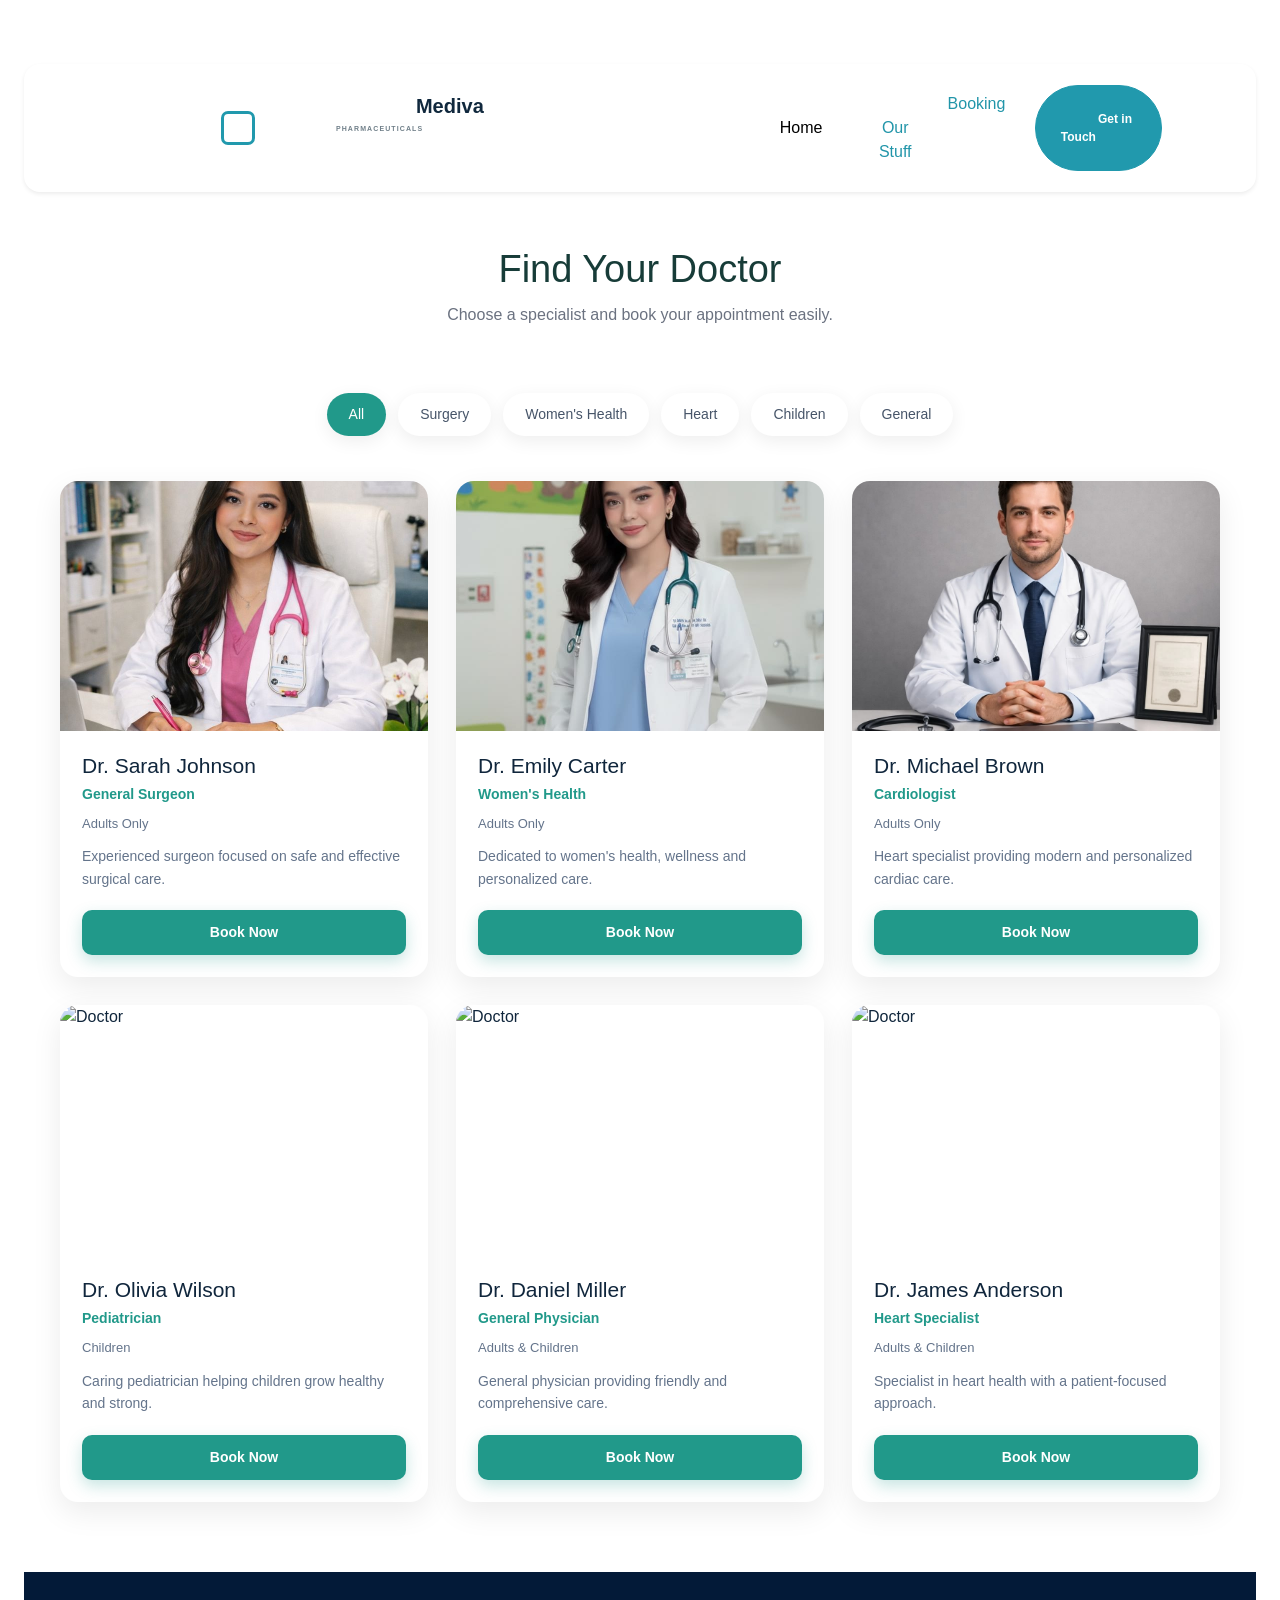
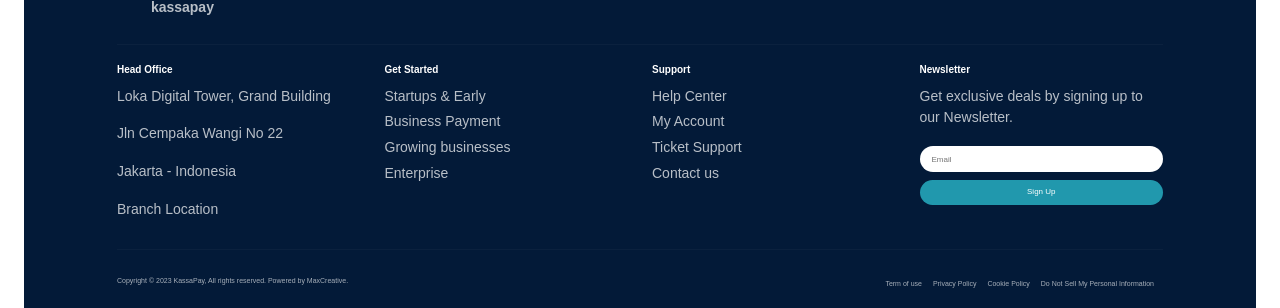
==== commit 100e2c20: "booking" ====
--- a/booking.html
+++ b/booking.html
@@ -3,8 +3,9 @@
   <head>
     <meta charset="UTF-8" />
     <meta name="viewport" content="width=device-width, initial-scale=1.0" />
+    <link href="https://cdn.jsdelivr.net/npm/bootstrap@5.3.8/dist/css/bootstrap.min.css" rel="stylesheet" integrity="sha384-sRIl4kxILFvY47J16cr9ZwB07vP4J8+LH7qKQnuqkuIAvNWLzeN8tE5YBujZqJLB" crossorigin="anonymous">
+    <link rel="stylesheet" href="booking.css" />
     <link rel="stylesheet" href="style.css">
-    <link rel="stylesheet" href="booking.css" />
 
     <title>Doctor Booking</title>
   </head>
@@ -43,21 +44,21 @@
 
             <!-- Navigation -->
             <div class="collapse navbar-collapse" id="mainNavbar">
-              <ul class="navbar-nav mx-auto mb-2 mb-lg-0 gap-lg-3 text-center">
-                <li class="nav-item">
-                  <a class="nav-link active" href="#">Home</a>
-                </li>
-
-                <li class="nav-item">
-                  <a class="nav-link" href="#products">Our Stuff</a>
-                </li>
-
-                <li class="nav-item">
-                  <a class="nav-link" href="#contact">Booking</a>
-                </li>
-              </ul>
-
-              <a href="#contact" class="btn btn-contact rounded-pill px-4">
+ <ul class="navbar-nav mx-auto mb-2 mb-lg-0 gap-lg-3 text-center">
+<li class="nav-item">
+     <a class="nav-link active" href="index.html">Home</a>
+</li>
+
+   <li class="nav-item">
+     <a class="nav-link" href="team.html">Our Stuff</a>
+</li>
+
+<li class="nav-item">
+<a class="nav-link" href="booking.html">Booking</a>
+</li>
+</ul>
+
+              <a href="booking.html" class="btn btn-contact rounded-pill px-4">
                 <i class="bi bi-person me-1"></i>
                 Get in Touch
               </a>
@@ -440,7 +441,7 @@
         </div>
       </div>
     </footer>
-
+    <script src="https://cdn.jsdelivr.net/npm/bootstrap@5.3.8/dist/js/bootstrap.bundle.min.js" integrity="sha384-FKyoEForCGlyvwx9Hj09JcYn3nv7wiPVlz7YYwJrWVcXK/BmnVDxM+D2scQbITxI" crossorigin="anonymous"></script>
     <script>
       /* ================= FILTER ================= */
 
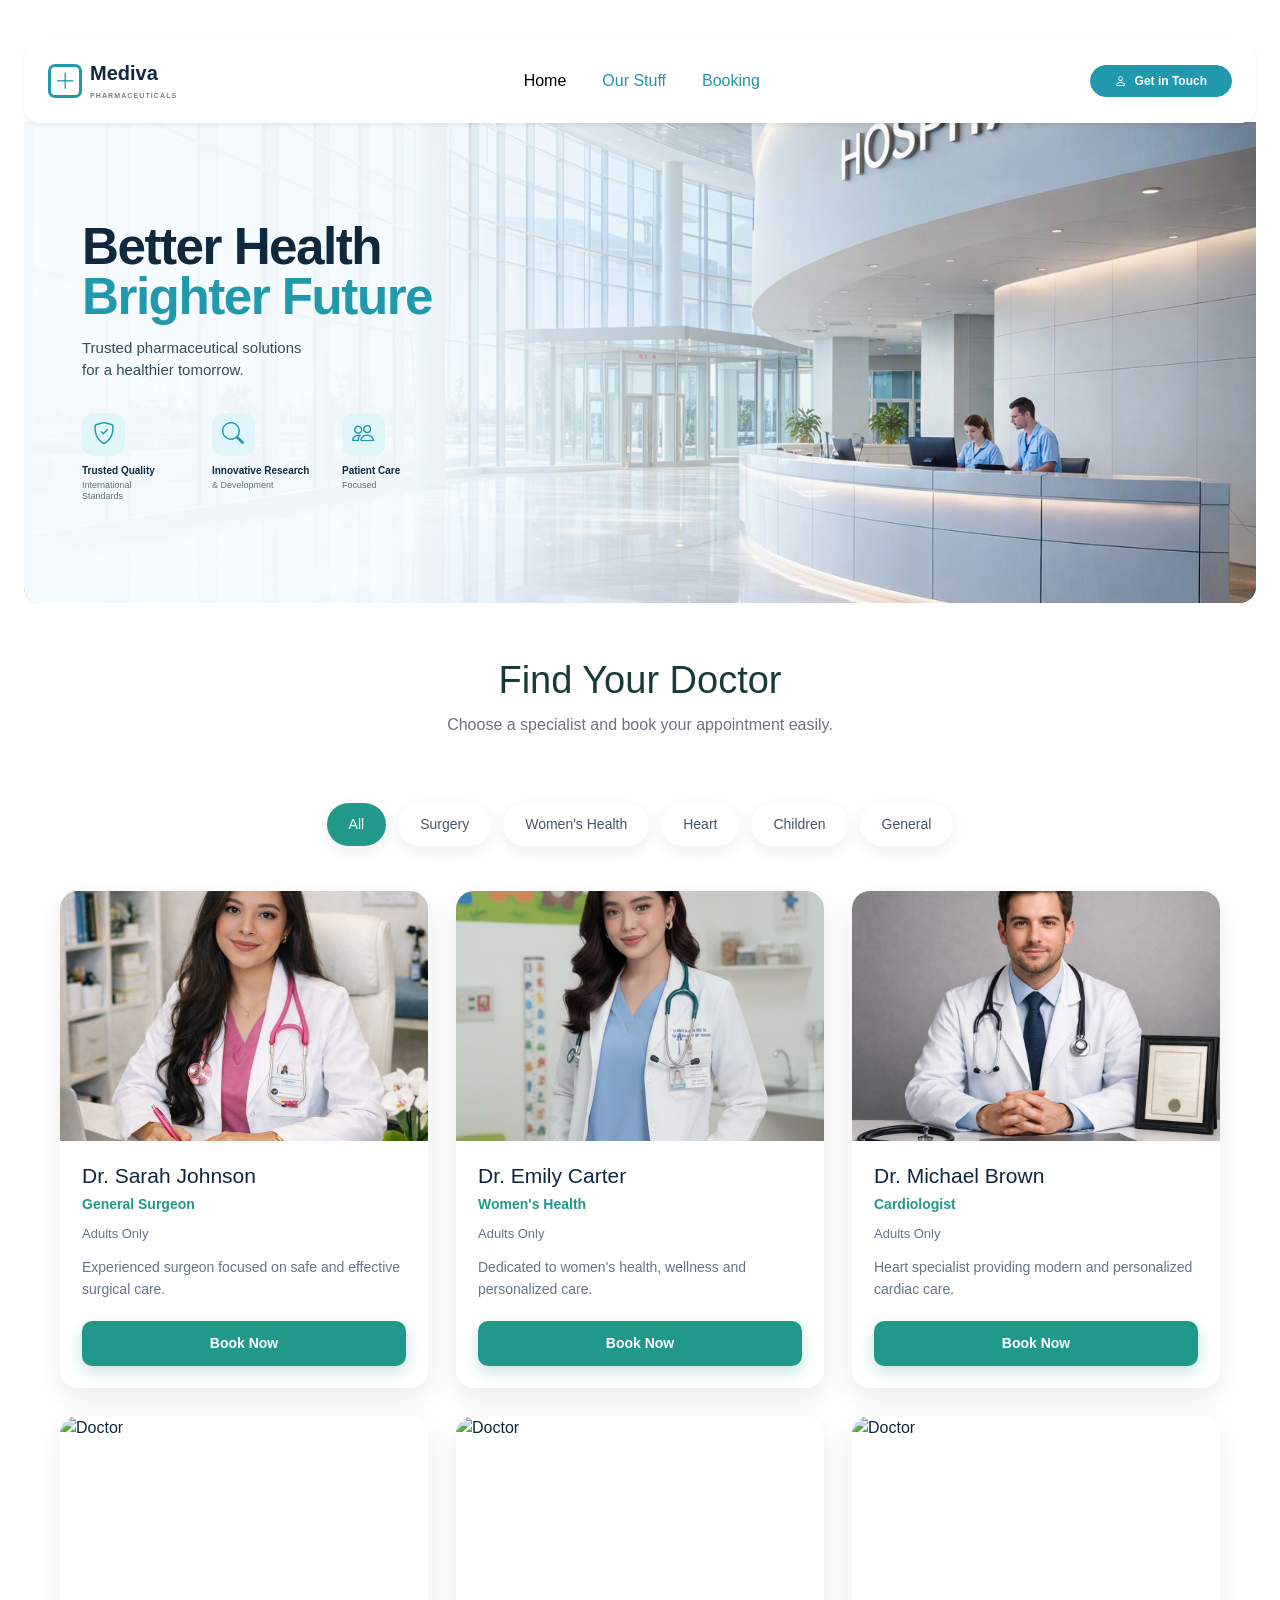
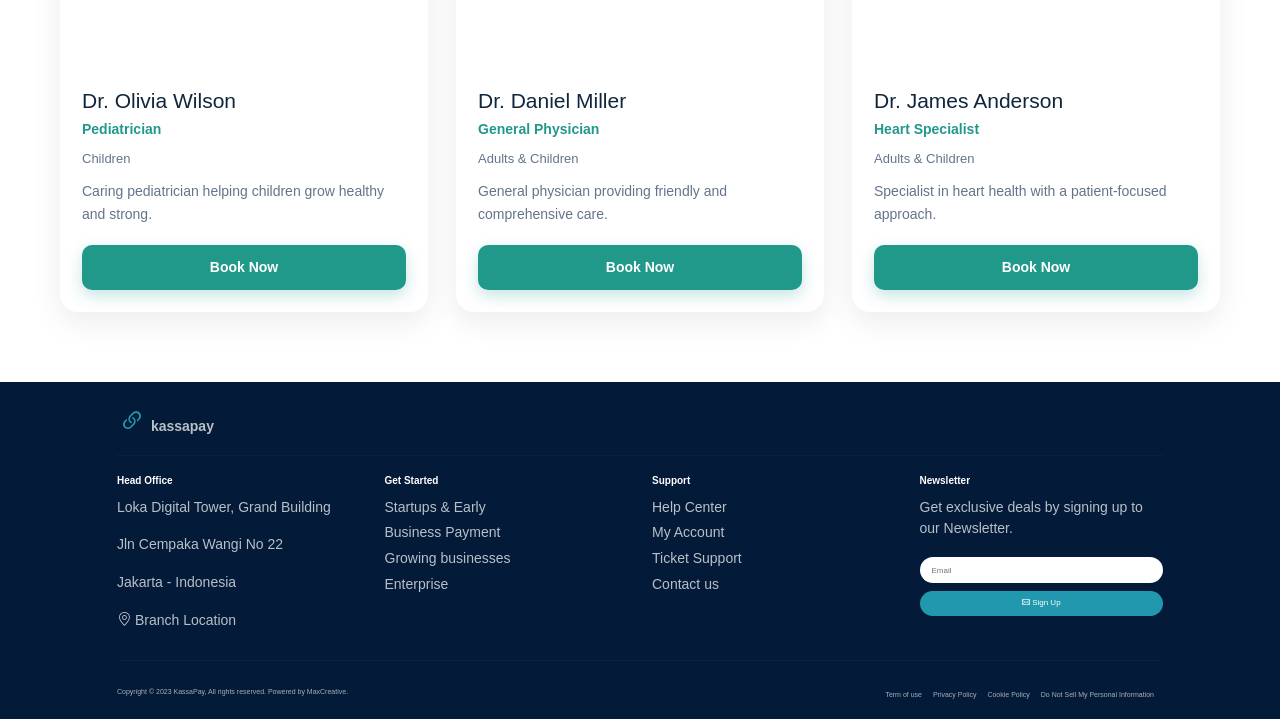
==== commit 6c4ad4af: "update navbar" ====
--- a/booking.html
+++ b/booking.html
@@ -3,8 +3,14 @@
   <head>
     <meta charset="UTF-8" />
     <meta name="viewport" content="width=device-width, initial-scale=1.0" />
-    <link href="https://cdn.jsdelivr.net/npm/bootstrap@5.3.8/dist/css/bootstrap.min.css" rel="stylesheet" integrity="sha384-sRIl4kxILFvY47J16cr9ZwB07vP4J8+LH7qKQnuqkuIAvNWLzeN8tE5YBujZqJLB" crossorigin="anonymous">
-    <link rel="stylesheet" href="booking.css" />
+    <link
+        href="https://cdn.jsdelivr.net/npm/bootstrap@5.3.3/dist/css/bootstrap.min.css"
+        rel="stylesheet">
+    <!-- Bootstrap Icons -->
+    <link
+        rel="stylesheet"
+        href="https://cdn.jsdelivr.net/npm/bootstrap-icons@1.11.3/font/bootstrap-icons.min.css">
+    <link rel="stylesheet" href="booking.css"/>
     <link rel="stylesheet" href="style.css">
 
     <title>Doctor Booking</title>
@@ -15,56 +21,166 @@
    <!-- ================= NAVBAR + HERO ================= -->
 
       <section class="hero-section container-fluid px-2 px-sm-3 px-lg-4 pt-3">
-        <!-- Navbar -->
-        <nav
-          class="navbar navbar-expand-lg rounded-4 shadow-sm px-3 px-lg-4 py-3 hero-navbar"
-        >
-          <div class="container-fluid p-0">
-            <!-- Logo -->
-            <a class="navbar-brand d-flex align-items-center gap-2" href="#">
-              <span class="brand-icon">
-                <i class="bi bi-plus-lg"></i>
-              </span>
-
-              <span>
-                <strong class="brand-name">Mediva</strong>
-                <small class="brand-subtitle d-block"> PHARMACEUTICALS </small>
-              </span>
-            </a>
-
-            <!-- Mobile Button -->
-            <button
-              class="navbar-toggler border-0 shadow-none"
-              type="button"
-              data-bs-toggle="collapse"
-              data-bs-target="#mainNavbar"
-            >
-              <i class="bi bi-list fs-2"></i>
-            </button>
-
-            <!-- Navigation -->
-            <div class="collapse navbar-collapse" id="mainNavbar">
- <ul class="navbar-nav mx-auto mb-2 mb-lg-0 gap-lg-3 text-center">
-<li class="nav-item">
-     <a class="nav-link active" href="index.html">Home</a>
-</li>
-
-   <li class="nav-item">
-     <a class="nav-link" href="team.html">Our Stuff</a>
-</li>
-
-<li class="nav-item">
-<a class="nav-link" href="booking.html">Booking</a>
-</li>
-</ul>
-
-              <a href="booking.html" class="btn btn-contact rounded-pill px-4">
-                <i class="bi bi-person me-1"></i>
-                Get in Touch
-              </a>
-            </div>
-          </div>
-        </nav>
+
+        <!-- Navbar -->
+        <nav class="navbar navbar-expand-lg bg-white rounded-4 shadow-sm px-3 px-lg-4 py-3 hero-navbar">
+
+            <div class="container-fluid p-0">
+
+                <!-- Logo -->
+                <a class="navbar-brand d-flex align-items-center gap-2" href="#">
+
+                    <span class="brand-icon">
+                        <i class="bi bi-plus-lg"></i>
+                    </span>
+
+                    <span>
+                        <strong class="brand-name">Mediva</strong>
+                        <small class="brand-subtitle d-block">
+                            PHARMACEUTICALS
+                        </small>
+                    </span>
+
+                </a>
+
+
+                <!-- Mobile Button -->
+                <button
+                    class="navbar-toggler border-0 shadow-none"
+                    type="button"
+                    data-bs-toggle="collapse"
+                    data-bs-target="#mainNavbar">
+
+                    <i class="bi bi-list fs-2"></i>
+
+                </button>
+
+
+                <!-- Navigation -->
+                <div class="collapse navbar-collapse" id="mainNavbar">
+
+                    <ul class="navbar-nav mx-auto mb-2 mb-lg-0 gap-lg-3 text-center">
+
+                        <li class="nav-item">
+                            <a class="nav-link active" href="index.html">Home</a>
+                        </li>
+
+                        <li class="nav-item">
+                            <a class="nav-link" href="team.html">Our Stuff</a>
+                        </li>
+
+                        <li class="nav-item">
+                            <a class="nav-link" href="booking.html">Booking</a>
+                        </li>
+
+                    </ul>
+
+
+                    <a href="booking.html"
+                       class="btn btn-contact rounded-pill px-4">
+
+                        <i class="bi bi-person me-1"></i>
+                        Get in Touch
+
+                    </a>
+
+                </div>
+
+            </div>
+
+        </nav>
+
+
+        <!-- Hero -->
+        <div class="hero-content position-relative overflow-hidden rounded-bottom-4">
+
+            <img
+                class="hero-image"
+                src="image/photo5.png">
+
+            <div class="hero-overlay"></div>
+
+
+            <div class="container position-relative py-5">
+
+                <div class="row align-items-center min-vh-50">
+
+                    <div class="col-12 col-lg-5 py-4">
+
+                        <h1 class="hero-title">
+                            Better Health<br>
+                            <span>Brighter Future</span>
+                        </h1>
+
+                        <p class="hero-text">
+                            Trusted pharmaceutical solutions
+                            <br class="d-none d-md-block">
+                            for a healthier tomorrow.
+                        </p>
+
+
+                        <!-- Hero Features -->
+
+                        <div class="row g-3 mt-3 hero-features">
+
+                            <div class="col-4">
+
+                                <div class="feature-icon">
+                                    <i class="bi bi-shield-check"></i>
+                                </div>
+
+                                <h6>Trusted Quality</h6>
+
+                                <p>
+                                    International<br>
+                                    Standards
+                                </p>
+
+                            </div>
+
+
+                            <div class="col-4">
+
+                                <div class="feature-icon">
+                                    <i class="bi bi-search"></i>
+                                </div>
+
+                                <h6>Innovative Research</h6>
+
+                                <p>
+                                    & Development
+                                </p>
+
+                            </div>
+
+
+                            <div class="col-4">
+
+                                <div class="feature-icon">
+                                    <i class="bi bi-people"></i>
+                                </div>
+
+                                <h6>Patient Care</h6>
+
+                                <p>
+                                    Focused
+                                </p>
+
+                            </div>
+
+                        </div>
+
+                    </div>
+
+                </div>
+
+            </div>
+
+
+
+        </div>
+
+    </section>
 
 
 
@@ -441,7 +557,6 @@
         </div>
       </div>
     </footer>
-    <script src="https://cdn.jsdelivr.net/npm/bootstrap@5.3.8/dist/js/bootstrap.bundle.min.js" integrity="sha384-FKyoEForCGlyvwx9Hj09JcYn3nv7wiPVlz7YYwJrWVcXK/BmnVDxM+D2scQbITxI" crossorigin="anonymous"></script>
     <script>
       /* ================= FILTER ================= */
 
@@ -571,5 +686,6 @@
         closeModal();
       }
     </script>
+    <script src="https://cdn.jsdelivr.net/npm/bootstrap@5.3.8/dist/js/bootstrap.bundle.min.js" integrity="sha384-FKyoEForCGlyvwx9Hj09JcYn3nv7wiPVlz7YYwJrWVcXK/BmnVDxM+D2scQbITxI" crossorigin="anonymous"></script>
   </body>
 </html>
